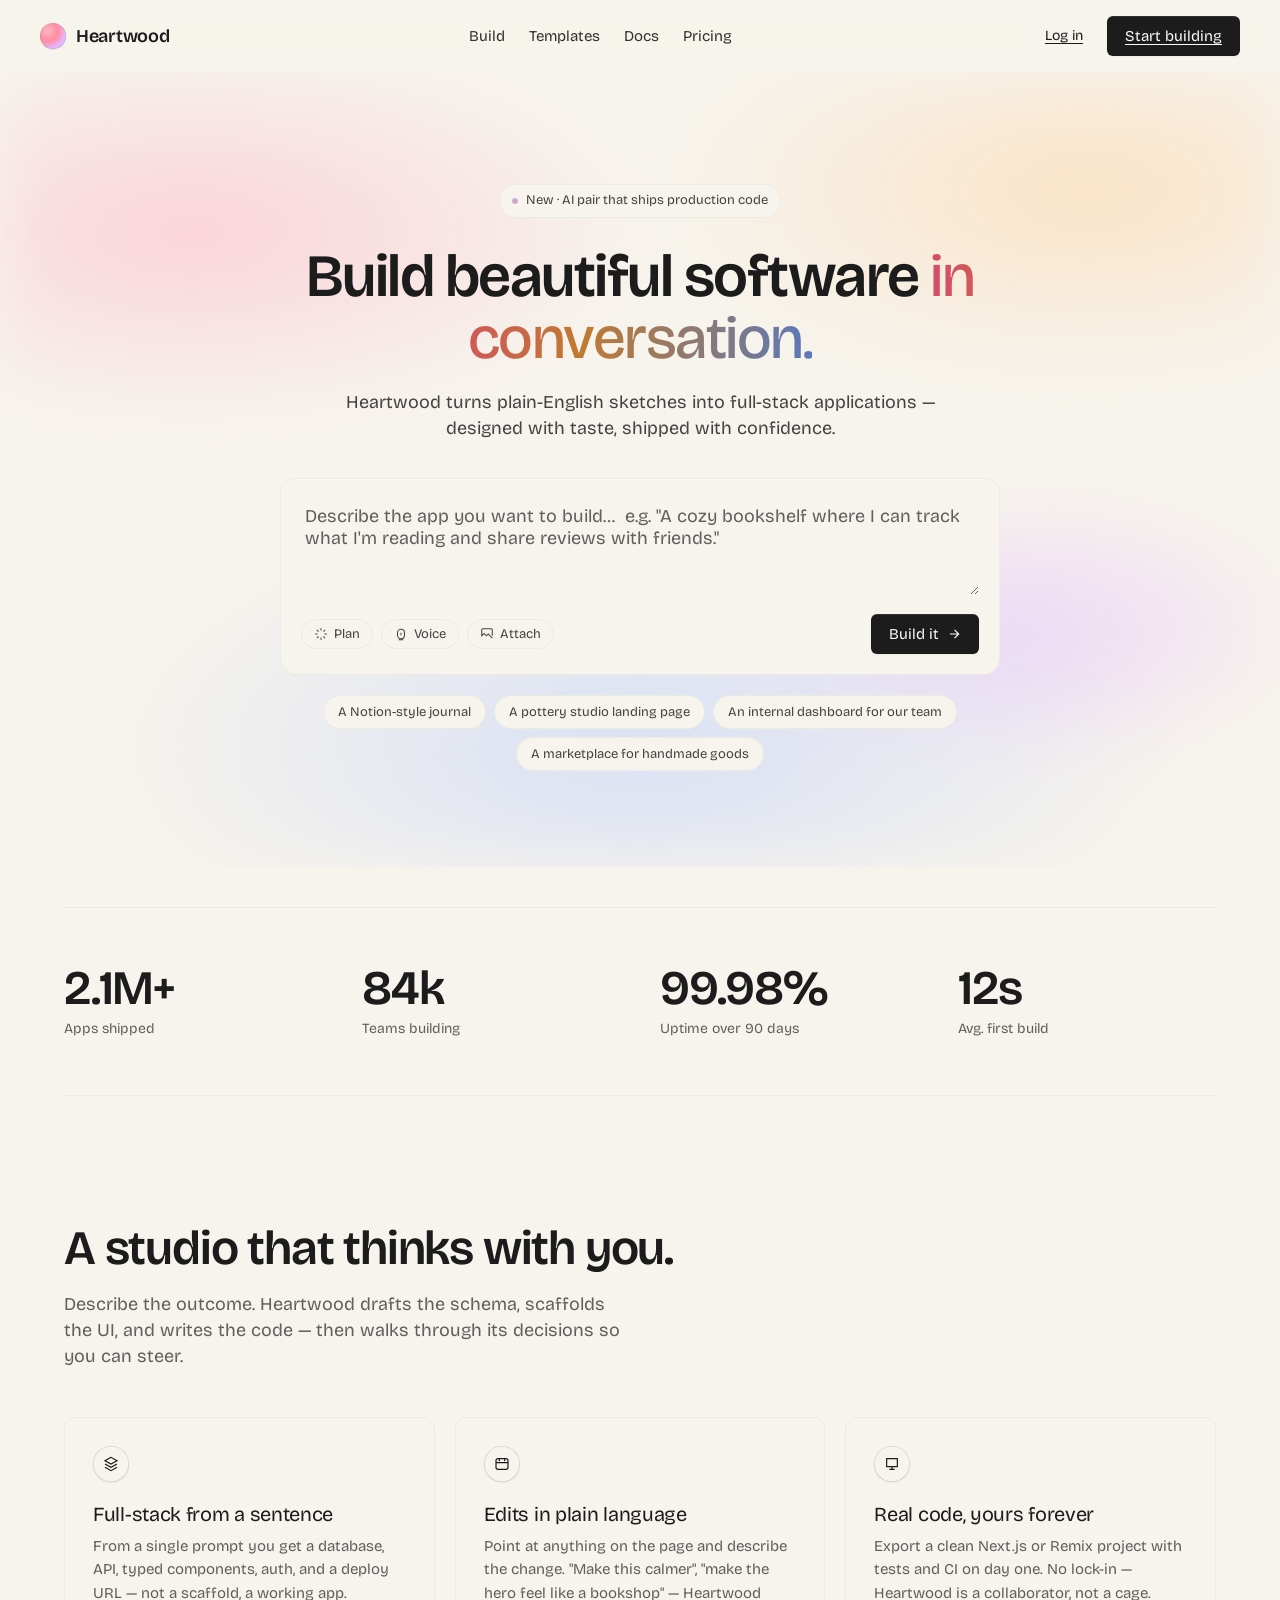
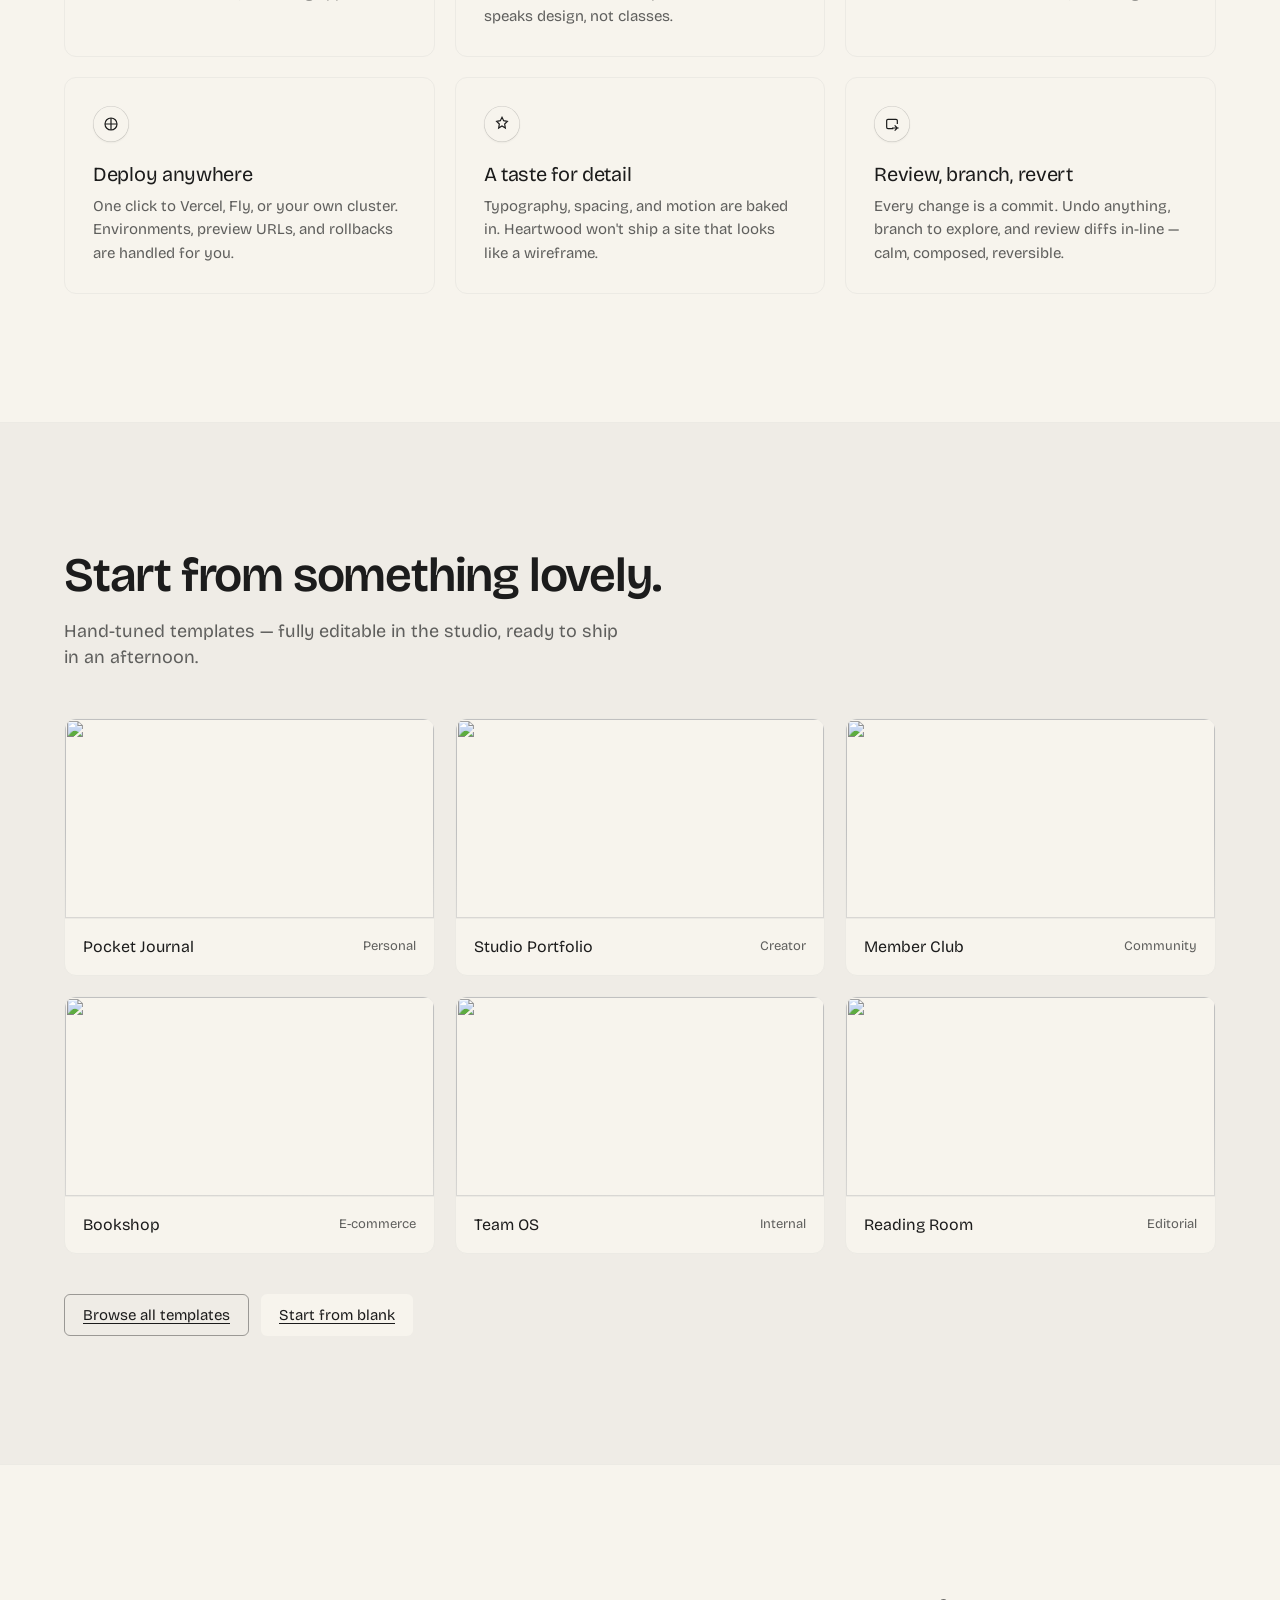
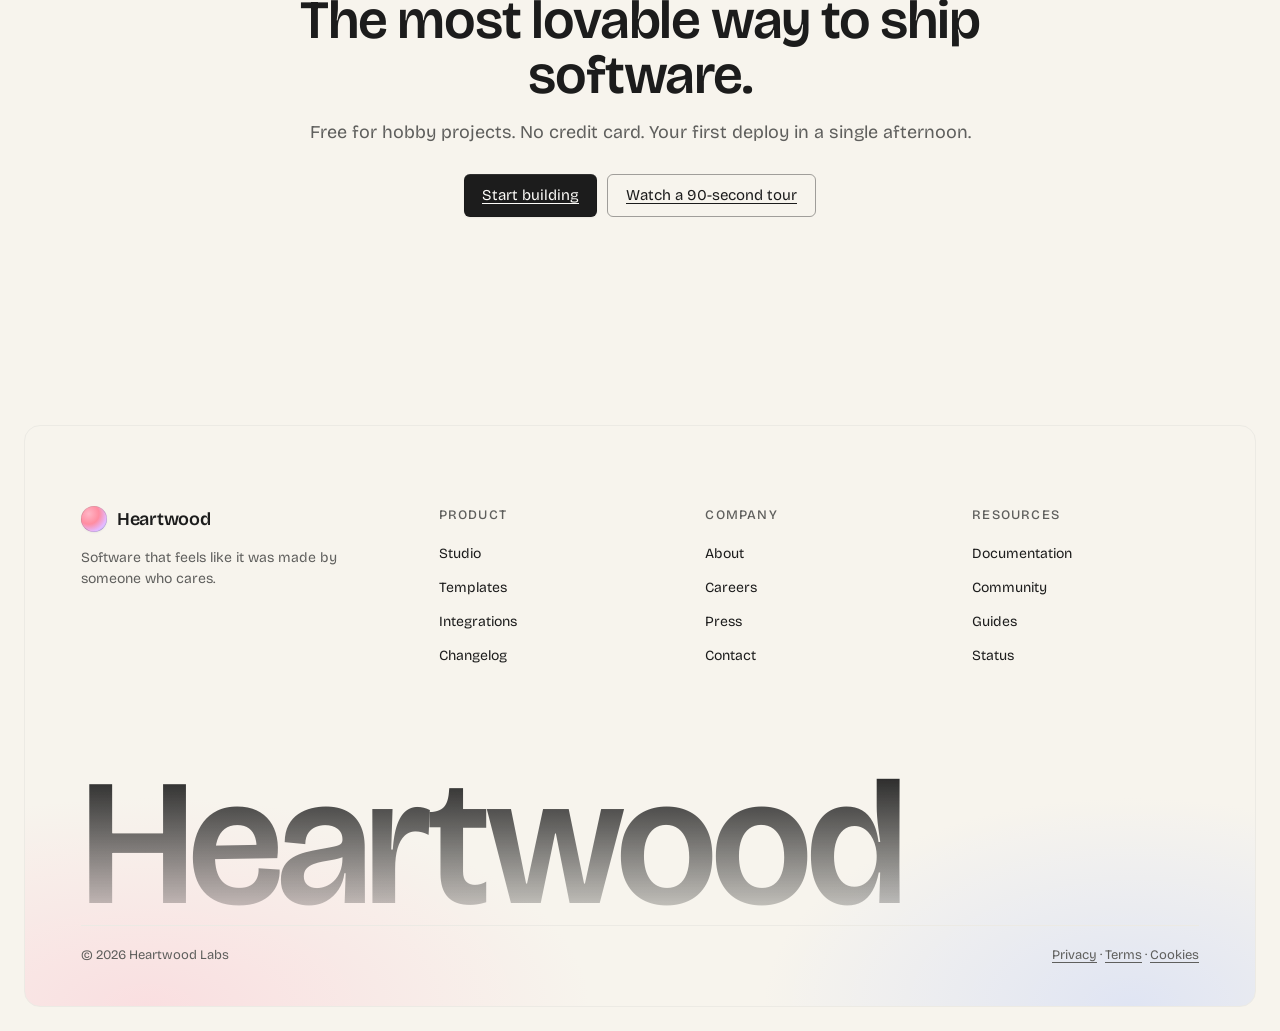
==== heartwood/index.html @ 01b05745 "Initial commit: 4 DESIGN.md demo sites" ====
<!doctype html>
<html lang="en">
<head>
<meta charset="utf-8" />
<meta name="viewport" content="width=device-width,initial-scale=1" />
<title>Heartwood — Build beautiful software in conversation</title>
<meta name="description" content="An AI full-stack builder with warmth. Sketch an idea, refine in plain language, ship a real app." />
<link rel="preconnect" href="https://fonts.googleapis.com">
<link rel="preconnect" href="https://fonts.gstatic.com" crossorigin>
<link href="https://fonts.googleapis.com/css2?family=Bricolage+Grotesque:opsz,wght@12..96,400;12..96,480;12..96,500;12..96,600&display=swap" rel="stylesheet">
<style>
  :root {
    --cream: #f7f4ed;
    --cream-surface: #f7f4ed;
    --cream-light: #eceae4;
    --charcoal: #1c1c1c;
    --charcoal-82: rgba(28,28,28,0.82);
    --charcoal-40: rgba(28,28,28,0.4);
    --charcoal-04: rgba(28,28,28,0.04);
    --charcoal-03: rgba(28,28,28,0.03);
    --muted: #5f5f5d;
    --offwhite: #fcfbf8;
    --inset-dark:
      rgba(255,255,255,0.2) 0 0.5px 0 0 inset,
      rgba(0,0,0,0.2) 0 0 0 0.5px inset,
      rgba(0,0,0,0.05) 0 1px 2px 0;
    --focus-shadow: rgba(0,0,0,0.1) 0 4px 12px;
    --font: 'Bricolage Grotesque', ui-sans-serif, system-ui, -apple-system, sans-serif;
  }
  * { box-sizing: border-box; }
  html, body { margin: 0; padding: 0; }
  body {
    background: var(--cream); color: var(--charcoal);
    font-family: var(--font); font-weight: 400;
    font-size: 16px; line-height: 1.5;
    -webkit-font-smoothing: antialiased; -moz-osx-font-smoothing: grayscale;
  }
  a { color: inherit; text-decoration: underline; text-underline-offset: 3px; }
  a:hover { text-decoration-thickness: 1.5px; }
  button { font-family: inherit; cursor: pointer; border: 0; background: transparent; color: inherit; }
  img { max-width: 100%; display: block; }

  .container { max-width: 1200px; margin: 0 auto; padding: 0 24px; }

  .nav {
    position: sticky; top: 0; z-index: 40;
    background: rgba(247,244,237,0.82);
    backdrop-filter: saturate(140%) blur(12px);
    -webkit-backdrop-filter: saturate(140%) blur(12px);
  }
  .nav-inner { display: flex; align-items: center; justify-content: space-between; padding: 16px 0; }
  .brand { display: flex; align-items: center; gap: 10px; text-decoration: none; font-weight: 600; font-size: 18px; letter-spacing: -0.3px; }
  .brand-mark {
    width: 26px; height: 26px; border-radius: 9999px;
    background: radial-gradient(ellipse at 30% 30%, #ffb6c6 0%, #ff8da1 40%, #e5b8ff 70%, #a5c8ff 100%);
    box-shadow: var(--inset-dark);
  }
  .nav-links { display: flex; gap: 24px; align-items: center; }
  .nav-links a { text-decoration: none; color: var(--charcoal); font-size: 15px; opacity: 0.9; }
  .nav-links a:hover { opacity: 1; }
  .nav-right { display: flex; gap: 10px; align-items: center; }

  .btn {
    display: inline-flex; align-items: center; gap: 8px;
    padding: 10px 18px; border-radius: 6px;
    font-size: 15px; line-height: 1.35;
    transition: opacity .15s ease, box-shadow .2s ease, transform .2s ease;
    user-select: none;
  }
  .btn:active { opacity: 0.8; transform: translateY(0.5px); }
  .btn:focus-visible { outline: none; box-shadow: var(--focus-shadow); }
  .btn-dark { background: var(--charcoal); color: var(--offwhite); box-shadow: var(--inset-dark); }
  .btn-dark:hover { box-shadow: var(--inset-dark), 0 6px 20px rgba(0,0,0,0.12); }
  .btn-ghost { background: transparent; color: var(--charcoal); border: 1px solid var(--charcoal-40); }
  .btn-ghost:hover { background: var(--charcoal-04); }
  .btn-cream { background: var(--cream-surface); color: var(--charcoal); }

  .hero { position: relative; padding: 112px 0 96px; overflow: hidden; text-align: center; }
  .hero-wash {
    position: absolute; inset: 0;
    background:
      radial-gradient(60% 40% at 15% 20%, rgba(255,183,201,0.55), transparent 60%),
      radial-gradient(55% 40% at 85% 15%, rgba(255,210,160,0.5), transparent 60%),
      radial-gradient(70% 50% at 50% 85%, rgba(180,200,255,0.45), transparent 60%),
      radial-gradient(40% 30% at 80% 70%, rgba(230,190,255,0.5), transparent 60%);
    filter: blur(30px); pointer-events: none; z-index: 0;
  }
  .hero-inner { position: relative; z-index: 1; max-width: 880px; margin: 0 auto; }

  .eyebrow {
    display: inline-flex; align-items: center; gap: 8px;
    padding: 6px 12px;
    border: 1px solid var(--cream-light);
    background: var(--cream-surface);
    border-radius: 9999px;
    font-size: 13px; color: var(--charcoal-82);
    margin-bottom: 28px;
  }
  .dot {
    width: 6px; height: 6px; border-radius: 9999px;
    background: radial-gradient(ellipse, #ff8da1, #a5c8ff);
    animation: pulse 2.4s ease-in-out infinite;
  }
  @keyframes pulse {
    0%,100% { transform: scale(1); opacity: 1; }
    50% { transform: scale(1.3); opacity: 0.7; }
  }

  h1 {
    font-size: clamp(40px, 6vw, 60px);
    font-weight: 600; letter-spacing: -1.5px; line-height: 1.03;
    margin: 0 0 20px;
  }
  h1 em {
    font-style: normal; font-weight: 480;
    background: linear-gradient(92deg, #d64b6a, #c07a30 40%, #5a78b8);
    -webkit-background-clip: text; background-clip: text; color: transparent;
  }
  .hero p.lede {
    font-size: 18px; line-height: 1.45; color: var(--charcoal-82);
    max-width: 620px; margin: 0 auto 36px;
  }

  .prompt-card {
    margin: 0 auto; max-width: 720px;
    background: var(--cream-surface);
    border: 1px solid var(--cream-light);
    border-radius: 16px; padding: 20px; text-align: left;
    box-shadow: 0 1px 0 rgba(255,255,255,0.6) inset;
  }
  .prompt-input {
    width: 100%; min-height: 96px; resize: vertical;
    background: transparent; border: 0; outline: 0;
    font-family: var(--font); font-size: 18px; color: var(--charcoal);
    padding: 6px 4px;
  }
  .prompt-input::placeholder { color: var(--muted); }
  .prompt-row {
    display: flex; align-items: center; justify-content: space-between;
    gap: 8px; margin-top: 12px; flex-wrap: wrap;
  }
  .pills { display: flex; gap: 8px; flex-wrap: wrap; }
  .pill {
    display: inline-flex; align-items: center; gap: 6px;
    padding: 6px 12px; border-radius: 9999px;
    background: transparent; border: 1px solid var(--cream-light);
    font-size: 13px; color: var(--charcoal-82);
    cursor: pointer; transition: background .15s ease, border-color .15s ease;
  }
  .pill:hover { background: var(--charcoal-04); border-color: var(--charcoal-40); }
  .pill svg { width: 14px; height: 14px; }

  .suggestions { display: flex; gap: 8px; justify-content: center; flex-wrap: wrap; margin-top: 20px; }
  .suggestion {
    padding: 8px 14px; border-radius: 9999px;
    background: var(--cream-surface); border: 1px solid var(--cream-light);
    font-size: 13px; color: var(--charcoal-82); cursor: pointer;
    transition: transform .15s ease, border-color .15s ease;
  }
  .suggestion:hover { transform: translateY(-1px); border-color: var(--charcoal-40); }

  section { padding: 128px 0; position: relative; }
  .section-head { max-width: 720px; margin: 0 0 48px; }
  h2 {
    font-size: clamp(34px, 4vw, 48px); font-weight: 600;
    letter-spacing: -1.2px; line-height: 1.02; margin: 0 0 16px;
  }
  h3 { font-size: 20px; font-weight: 400; letter-spacing: -0.3px; line-height: 1.25; margin: 0 0 8px; }
  .section-head p { font-size: 18px; color: var(--muted); line-height: 1.45; max-width: 560px; }

  .stats {
    display: grid; grid-template-columns: repeat(4, 1fr); gap: 40px;
    padding: 56px 0;
    border-top: 1px solid var(--cream-light);
    border-bottom: 1px solid var(--cream-light);
  }
  .stat-n { font-size: 48px; font-weight: 600; letter-spacing: -1.2px; line-height: 1; margin: 0 0 6px; }
  .stat-l { font-size: 14px; color: var(--muted); }

  .features { display: grid; grid-template-columns: repeat(3, 1fr); gap: 20px; }
  .card {
    background: var(--cream-surface); border: 1px solid var(--cream-light);
    border-radius: 12px; padding: 28px;
    transition: border-color .2s ease, transform .2s ease;
  }
  .card:hover { border-color: var(--charcoal-40); }
  .card .icon {
    width: 36px; height: 36px; border-radius: 9999px;
    background: var(--cream); box-shadow: var(--inset-dark);
    display: grid; place-items: center; margin-bottom: 20px;
  }
  .card .icon svg { width: 16px; height: 16px; color: var(--charcoal); }
  .card p { color: var(--muted); margin: 0; font-size: 15px; line-height: 1.55; }

  .templates { display: grid; grid-template-columns: repeat(3, 1fr); gap: 20px; }
  .tpl {
    border: 1px solid var(--cream-light); border-radius: 12px; overflow: hidden;
    background: var(--cream-surface);
    transition: border-color .2s ease, transform .25s ease;
  }
  .tpl:hover { border-color: var(--charcoal-40); transform: translateY(-2px); }
  .tpl-thumb {
    height: 200px; background: var(--cream);
    position: relative; overflow: hidden;
    border-bottom: 1px solid var(--cream-light);
  }
  .tpl-thumb img {
    width: 100%; height: 100%; object-fit: cover; display: block;
    transition: transform .4s ease; filter: saturate(0.92);
  }
  .tpl:hover .tpl-thumb img { transform: scale(1.03); }
  .tpl-thumb::after {
    content: ""; position: absolute; inset: 0;
    background: linear-gradient(180deg, rgba(247,244,237,0) 55%, rgba(247,244,237,0.45) 100%);
    pointer-events: none;
  }
  .tpl-meta { padding: 16px 18px; display: flex; justify-content: space-between; align-items: center; }
  .tpl-meta h4 { margin: 0; font-size: 16px; font-weight: 400; }
  .tpl-cat { font-size: 13px; color: var(--muted); }

  footer {
    margin: 80px 24px 24px;
    border-radius: 16px;
    padding: 80px 56px 40px;
    background:
      radial-gradient(60% 60% at 10% 100%, rgba(255,183,201,0.35), transparent 60%),
      radial-gradient(50% 60% at 90% 100%, rgba(180,200,255,0.35), transparent 60%),
      var(--cream-surface);
    border: 1px solid var(--cream-light);
  }
  .footer-grid { display: grid; grid-template-columns: 1.4fr 1fr 1fr 1fr; gap: 40px; padding-bottom: 40px; }
  footer h5 { font-size: 13px; text-transform: uppercase; letter-spacing: 1.2px; color: var(--muted); margin: 0 0 16px; font-weight: 500; }
  footer ul { list-style: none; padding: 0; margin: 0; display: flex; flex-direction: column; gap: 10px; }
  footer li a { text-decoration: none; color: var(--charcoal); font-size: 14px; }
  footer li a:hover { text-decoration: underline; }
  .footer-foot {
    border-top: 1px solid var(--cream-light); padding-top: 20px;
    display: flex; justify-content: space-between; font-size: 13px; color: var(--muted);
  }
  .big-word {
    font-size: clamp(80px, 18vw, 180px); font-weight: 600; letter-spacing: -6px;
    line-height: 0.9; margin: 56px 0 0;
    background: linear-gradient(180deg, var(--charcoal) 0%, rgba(28,28,28,0.15) 100%);
    -webkit-background-clip: text; background-clip: text; color: transparent;
  }

  @media (max-width: 900px) {
    .nav-links { display: none; }
    .features, .templates { grid-template-columns: 1fr; }
    .stats { grid-template-columns: repeat(2, 1fr); gap: 28px; }
    section { padding: 72px 0; }
    .hero { padding: 72px 0 56px; }
    .footer-grid { grid-template-columns: 1fr 1fr; }
    footer { padding: 48px 24px 24px; }
  }
</style>
</head>
<body>

<header class="nav">
  <div class="container nav-inner">
    <a href="#" class="brand"><span class="brand-mark"></span><span>Heartwood</span></a>
    <nav class="nav-links" aria-label="Primary">
      <a href="#build">Build</a>
      <a href="#templates">Templates</a>
      <a href="#docs">Docs</a>
      <a href="#pricing">Pricing</a>
    </nav>
    <div class="nav-right">
      <a href="#login" class="btn btn-cream" style="font-size:14px;padding:8px 14px;">Log in</a>
      <a href="#start" class="btn btn-dark">Start building</a>
    </div>
  </div>
</header>

<main>
  <section class="hero">
    <div class="hero-wash" aria-hidden="true"></div>
    <div class="container hero-inner">
      <div class="eyebrow"><span class="dot"></span> New · AI pair that ships production code</div>
      <h1>Build beautiful software <em>in conversation.</em></h1>
      <p class="lede">Heartwood turns plain-English sketches into full-stack applications — designed with taste, shipped with confidence.</p>

      <div class="prompt-card">
        <textarea class="prompt-input" placeholder="Describe the app you want to build…  e.g. &quot;A cozy bookshelf where I can track what I'm reading and share reviews with friends.&quot;" rows="3"></textarea>
        <div class="prompt-row">
          <div class="pills">
            <button class="pill" type="button">
              <svg viewBox="0 0 24 24" fill="none" stroke="currentColor" stroke-width="1.8"><path d="M12 2v4M12 18v4M4.93 4.93l2.83 2.83M16.24 16.24l2.83 2.83M2 12h4M18 12h4M4.93 19.07l2.83-2.83M16.24 7.76l2.83-2.83"/></svg>
              Plan
            </button>
            <button class="pill" type="button">
              <svg viewBox="0 0 24 24" fill="none" stroke="currentColor" stroke-width="1.8"><rect x="6" y="4" width="12" height="16" rx="6"/><path d="M12 10v4M8 22h8"/></svg>
              Voice
            </button>
            <button class="pill" type="button">
              <svg viewBox="0 0 24 24" fill="none" stroke="currentColor" stroke-width="1.8"><path d="M21 15V5a2 2 0 0 0-2-2H5a2 2 0 0 0-2 2v10l4-4 4 4 3-3 7 7"/></svg>
              Attach
            </button>
          </div>
          <button class="btn btn-dark" type="button">
            Build it
            <svg viewBox="0 0 24 24" width="14" height="14" fill="none" stroke="currentColor" stroke-width="2"><path d="M5 12h14M13 5l7 7-7 7"/></svg>
          </button>
        </div>
      </div>

      <div class="suggestions" role="list">
        <button class="suggestion">A Notion-style journal</button>
        <button class="suggestion">A pottery studio landing page</button>
        <button class="suggestion">An internal dashboard for our team</button>
        <button class="suggestion">A marketplace for handmade goods</button>
      </div>
    </div>
  </section>

  <section id="stats" style="padding: 40px 0 0;">
    <div class="container">
      <div class="stats">
        <div><div class="stat-n">2.1M+</div><div class="stat-l">Apps shipped</div></div>
        <div><div class="stat-n">84k</div><div class="stat-l">Teams building</div></div>
        <div><div class="stat-n">99.98%</div><div class="stat-l">Uptime over 90 days</div></div>
        <div><div class="stat-n">12s</div><div class="stat-l">Avg. first build</div></div>
      </div>
    </div>
  </section>

  <section id="build">
    <div class="container">
      <div class="section-head">
        <h2>A studio that thinks with you.</h2>
        <p>Describe the outcome. Heartwood drafts the schema, scaffolds the UI, and writes the code — then walks through its decisions so you can steer.</p>
      </div>
      <div class="features">
        <article class="card">
          <div class="icon"><svg viewBox="0 0 24 24" fill="none" stroke="currentColor" stroke-width="1.8"><path d="M12 2L3 7l9 5 9-5-9-5zM3 12l9 5 9-5M3 17l9 5 9-5"/></svg></div>
          <h3>Full-stack from a sentence</h3>
          <p>From a single prompt you get a database, API, typed components, auth, and a deploy URL — not a scaffold, a working app.</p>
        </article>
        <article class="card">
          <div class="icon"><svg viewBox="0 0 24 24" fill="none" stroke="currentColor" stroke-width="1.8"><rect x="3" y="4" width="18" height="16" rx="3"/><path d="M3 10h18M8 4v4M16 4v4"/></svg></div>
          <h3>Edits in plain language</h3>
          <p>Point at anything on the page and describe the change. "Make this calmer", "make the hero feel like a bookshop" — Heartwood speaks design, not classes.</p>
        </article>
        <article class="card">
          <div class="icon"><svg viewBox="0 0 24 24" fill="none" stroke="currentColor" stroke-width="1.8"><path d="M4 4h16v12H4zM8 20h8M12 16v4"/></svg></div>
          <h3>Real code, yours forever</h3>
          <p>Export a clean Next.js or Remix project with tests and CI on day one. No lock-in — Heartwood is a collaborator, not a cage.</p>
        </article>
        <article class="card">
          <div class="icon"><svg viewBox="0 0 24 24" fill="none" stroke="currentColor" stroke-width="1.8"><circle cx="12" cy="12" r="9"/><path d="M12 3v18M3 12h18"/></svg></div>
          <h3>Deploy anywhere</h3>
          <p>One click to Vercel, Fly, or your own cluster. Environments, preview URLs, and rollbacks are handled for you.</p>
        </article>
        <article class="card">
          <div class="icon"><svg viewBox="0 0 24 24" fill="none" stroke="currentColor" stroke-width="1.8"><path d="M12 2l2.5 5L20 8l-4 4 1 6-5-3-5 3 1-6-4-4 5.5-1z"/></svg></div>
          <h3>A taste for detail</h3>
          <p>Typography, spacing, and motion are baked in. Heartwood won't ship a site that looks like a wireframe.</p>
        </article>
        <article class="card">
          <div class="icon"><svg viewBox="0 0 24 24" fill="none" stroke="currentColor" stroke-width="1.8"><path d="M20 12V7a2 2 0 0 0-2-2H6a2 2 0 0 0-2 2v10a2 2 0 0 0 2 2h8"/><path d="M16 22l4-4-4-4M22 18H12"/></svg></div>
          <h3>Review, branch, revert</h3>
          <p>Every change is a commit. Undo anything, branch to explore, and review diffs in-line — calm, composed, reversible.</p>
        </article>
      </div>
    </div>
  </section>

  <section id="templates" style="background: var(--charcoal-03); border-top: 1px solid var(--cream-light); border-bottom: 1px solid var(--cream-light);">
    <div class="container">
      <div class="section-head">
        <h2>Start from something lovely.</h2>
        <p>Hand-tuned templates — fully editable in the studio, ready to ship in an afternoon.</p>
      </div>
      <div class="templates">
        <article class="tpl">
          <div class="tpl-thumb"><img loading="lazy" alt="" src="https://images.unsplash.com/photo-1517842645767-c639042777db?auto=format&fit=crop&w=1200&q=80" /></div>
          <div class="tpl-meta"><h4>Pocket Journal</h4><span class="tpl-cat">Personal</span></div>
        </article>
        <article class="tpl">
          <div class="tpl-thumb"><img loading="lazy" alt="" src="https://images.unsplash.com/photo-1513519245088-0e12902e5a38?auto=format&fit=crop&w=1200&q=80" /></div>
          <div class="tpl-meta"><h4>Studio Portfolio</h4><span class="tpl-cat">Creator</span></div>
        </article>
        <article class="tpl">
          <div class="tpl-thumb"><img loading="lazy" alt="" src="https://images.unsplash.com/photo-1529156069898-49953e39b3ac?auto=format&fit=crop&w=1200&q=80" /></div>
          <div class="tpl-meta"><h4>Member Club</h4><span class="tpl-cat">Community</span></div>
        </article>
        <article class="tpl">
          <div class="tpl-thumb"><img loading="lazy" alt="" src="https://images.unsplash.com/photo-1512820790803-83ca734da794?auto=format&fit=crop&w=1200&q=80" /></div>
          <div class="tpl-meta"><h4>Bookshop</h4><span class="tpl-cat">E-commerce</span></div>
        </article>
        <article class="tpl">
          <div class="tpl-thumb"><img loading="lazy" alt="" src="https://images.unsplash.com/photo-1497366216548-37526070297c?auto=format&fit=crop&w=1200&q=80" /></div>
          <div class="tpl-meta"><h4>Team OS</h4><span class="tpl-cat">Internal</span></div>
        </article>
        <article class="tpl">
          <div class="tpl-thumb"><img loading="lazy" alt="" src="https://images.unsplash.com/photo-1507842217343-583bb7270b66?auto=format&fit=crop&w=1200&q=80" /></div>
          <div class="tpl-meta"><h4>Reading Room</h4><span class="tpl-cat">Editorial</span></div>
        </article>
      </div>
      <div style="margin-top:40px;display:flex;gap:12px;">
        <a href="#all" class="btn btn-ghost">Browse all templates</a>
        <a href="#blank" class="btn btn-cream">Start from blank</a>
      </div>
    </div>
  </section>

  <section id="cta">
    <div class="container" style="text-align:center;max-width:760px;margin:0 auto;">
      <h2 style="font-size: clamp(36px, 5vw, 54px);">The most lovable way to ship software.</h2>
      <p style="font-size:18px;color:var(--muted);margin: 8px auto 28px;">Free for hobby projects. No credit card. Your first deploy in a single afternoon.</p>
      <div style="display:flex;gap:10px;justify-content:center;flex-wrap:wrap;">
        <a href="#start" class="btn btn-dark">Start building</a>
        <a href="#tour" class="btn btn-ghost">Watch a 90-second tour</a>
      </div>
    </div>
  </section>
</main>

<footer>
  <div class="footer-grid">
    <div>
      <a href="#" class="brand"><span class="brand-mark"></span><span>Heartwood</span></a>
      <p style="color:var(--muted);margin:14px 0 0;max-width:320px;font-size:14px;">Software that feels like it was made by someone who cares.</p>
    </div>
    <div>
      <h5>Product</h5>
      <ul><li><a href="#">Studio</a></li><li><a href="#">Templates</a></li><li><a href="#">Integrations</a></li><li><a href="#">Changelog</a></li></ul>
    </div>
    <div>
      <h5>Company</h5>
      <ul><li><a href="#">About</a></li><li><a href="#">Careers</a></li><li><a href="#">Press</a></li><li><a href="#">Contact</a></li></ul>
    </div>
    <div>
      <h5>Resources</h5>
      <ul><li><a href="#">Documentation</a></li><li><a href="#">Community</a></li><li><a href="#">Guides</a></li><li><a href="#">Status</a></li></ul>
    </div>
  </div>
  <div class="big-word" aria-hidden="true">Heartwood</div>
  <div class="footer-foot">
    <div>© 2026 Heartwood Labs</div>
    <div><a href="#">Privacy</a> · <a href="#">Terms</a> · <a href="#">Cookies</a></div>
  </div>
</footer>

</body>
</html>
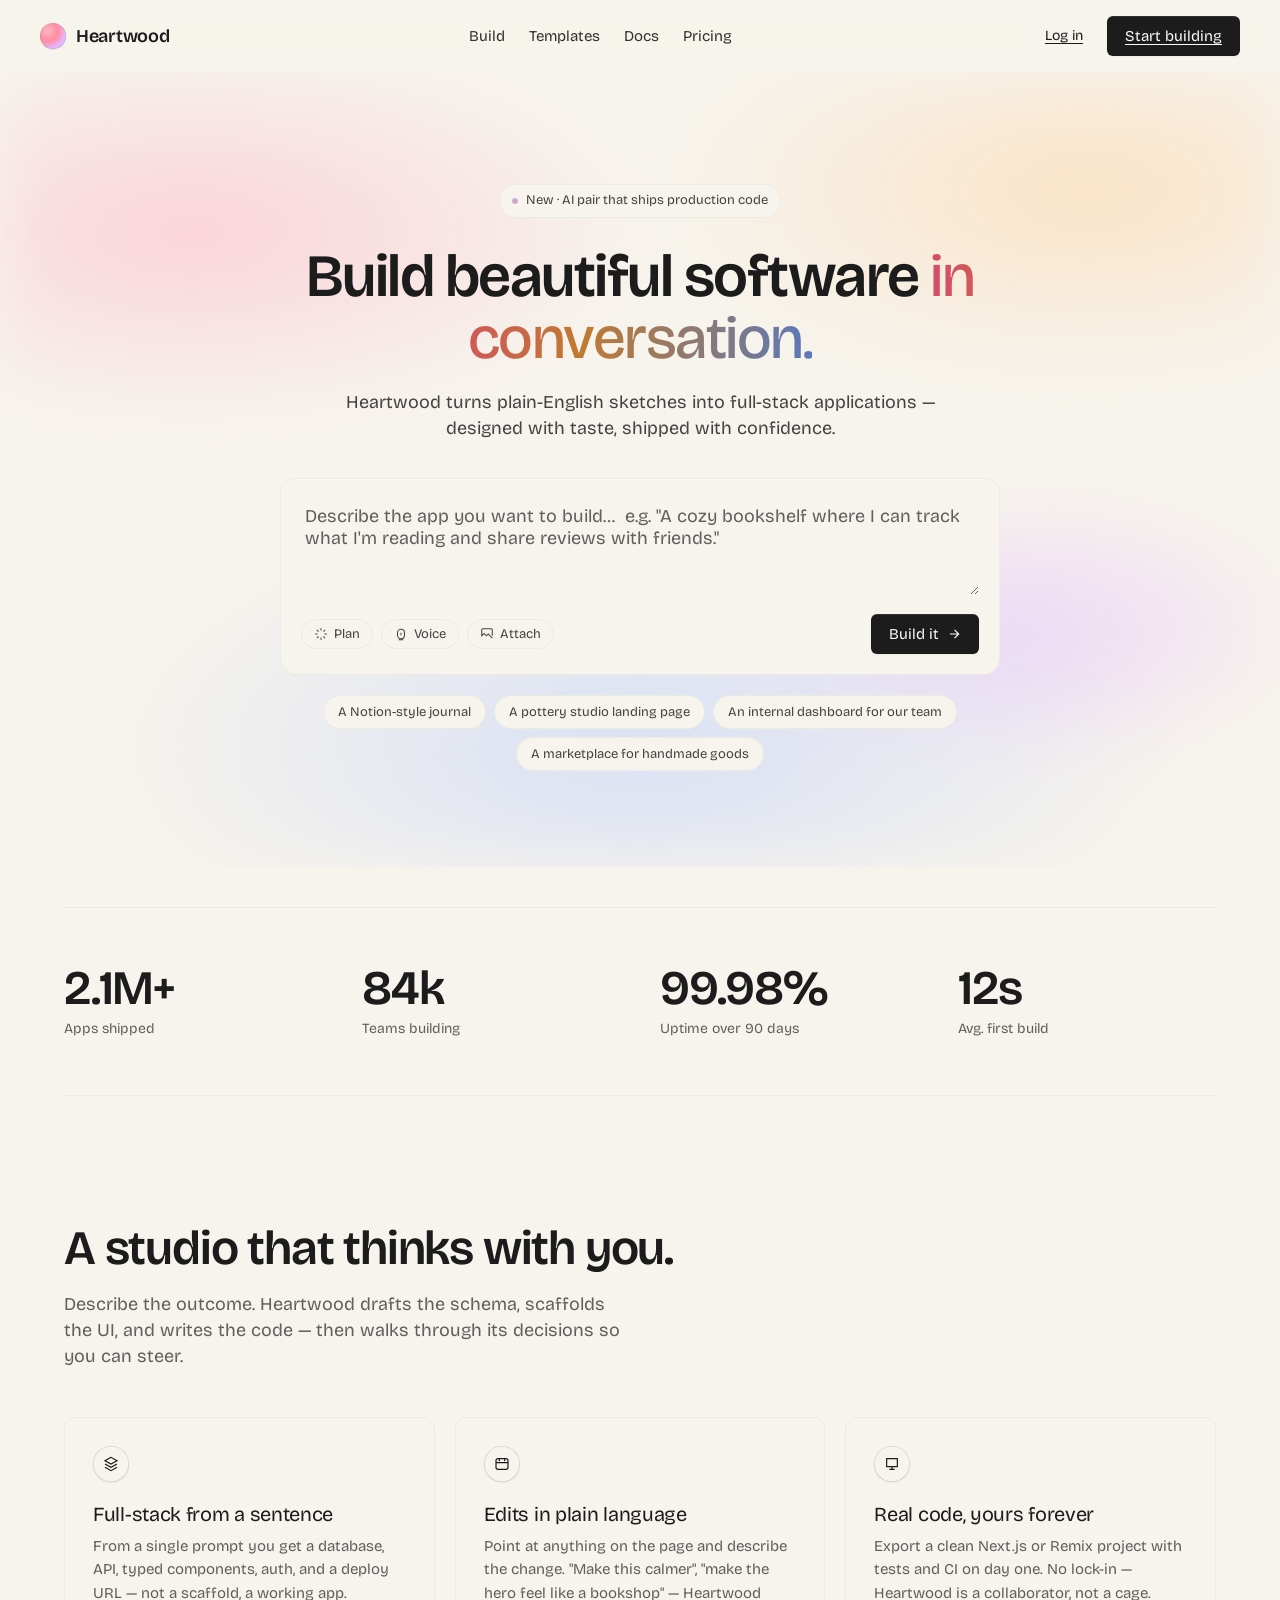
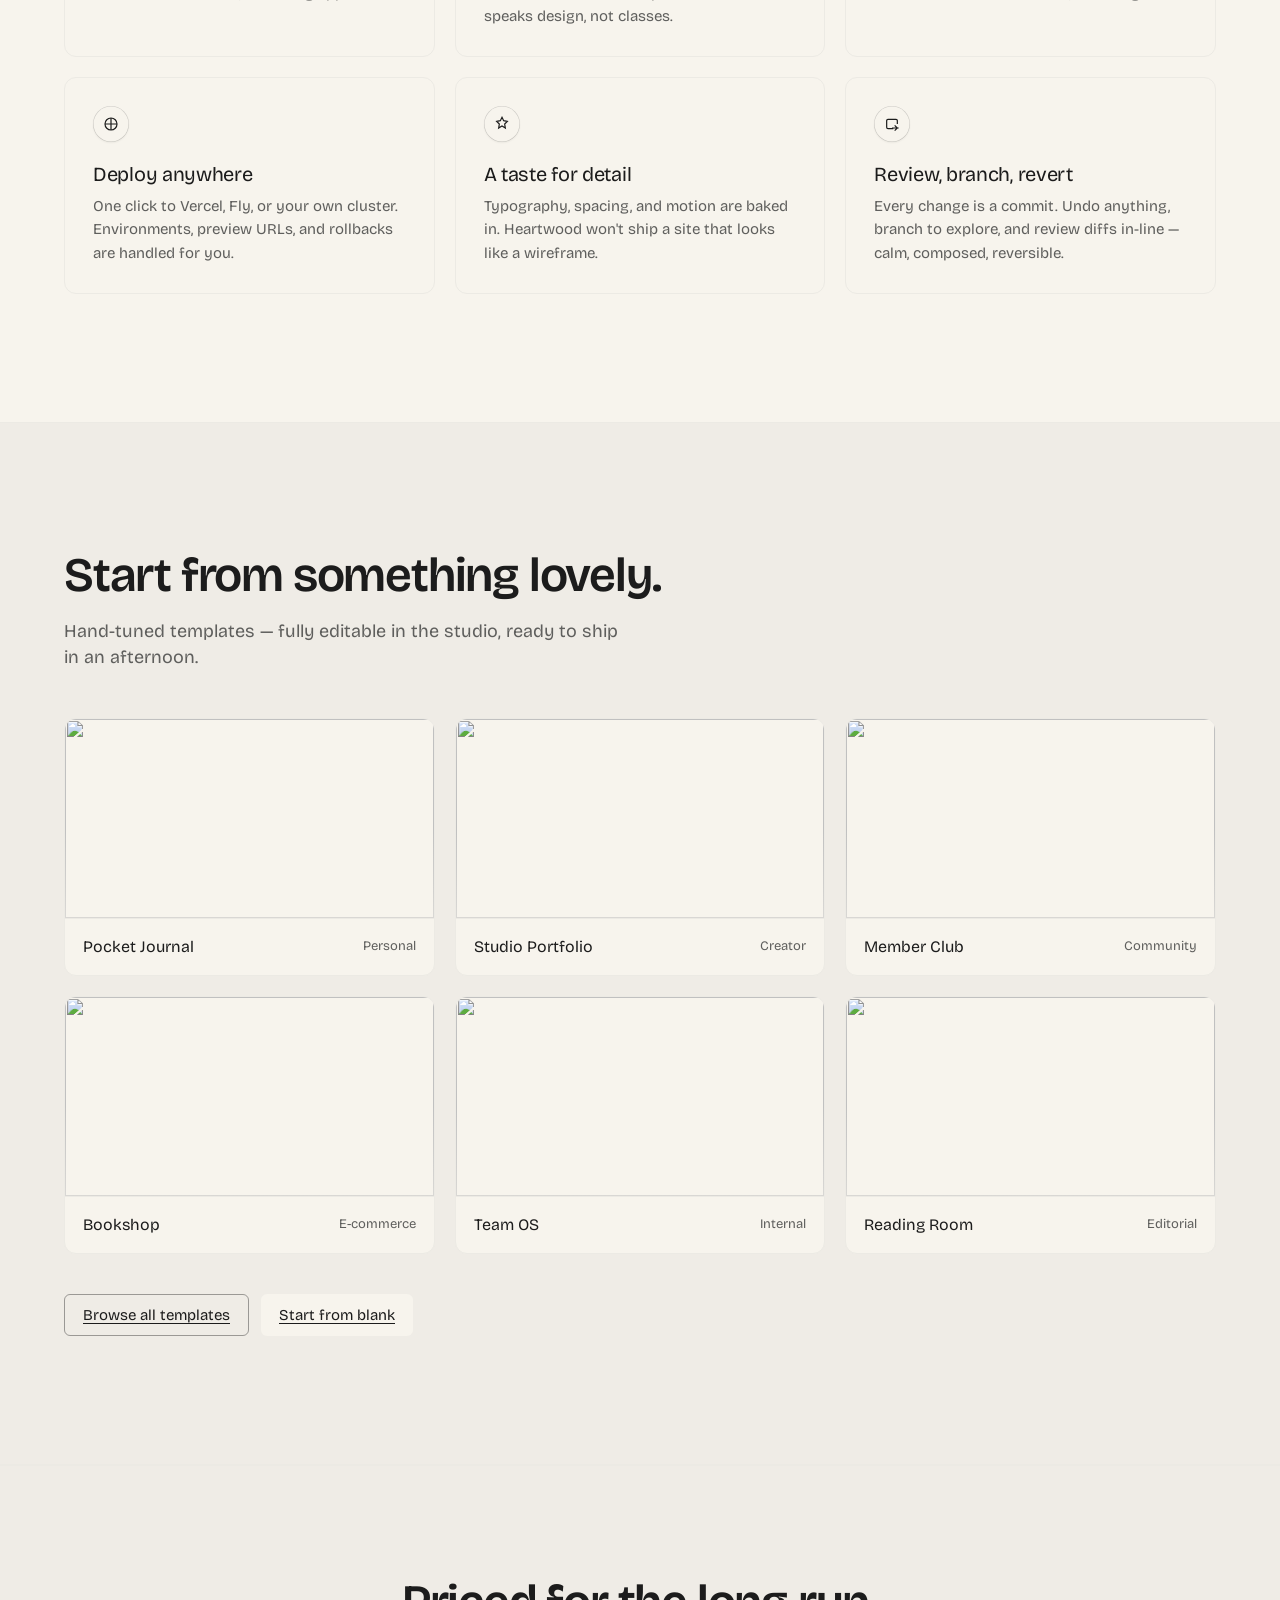
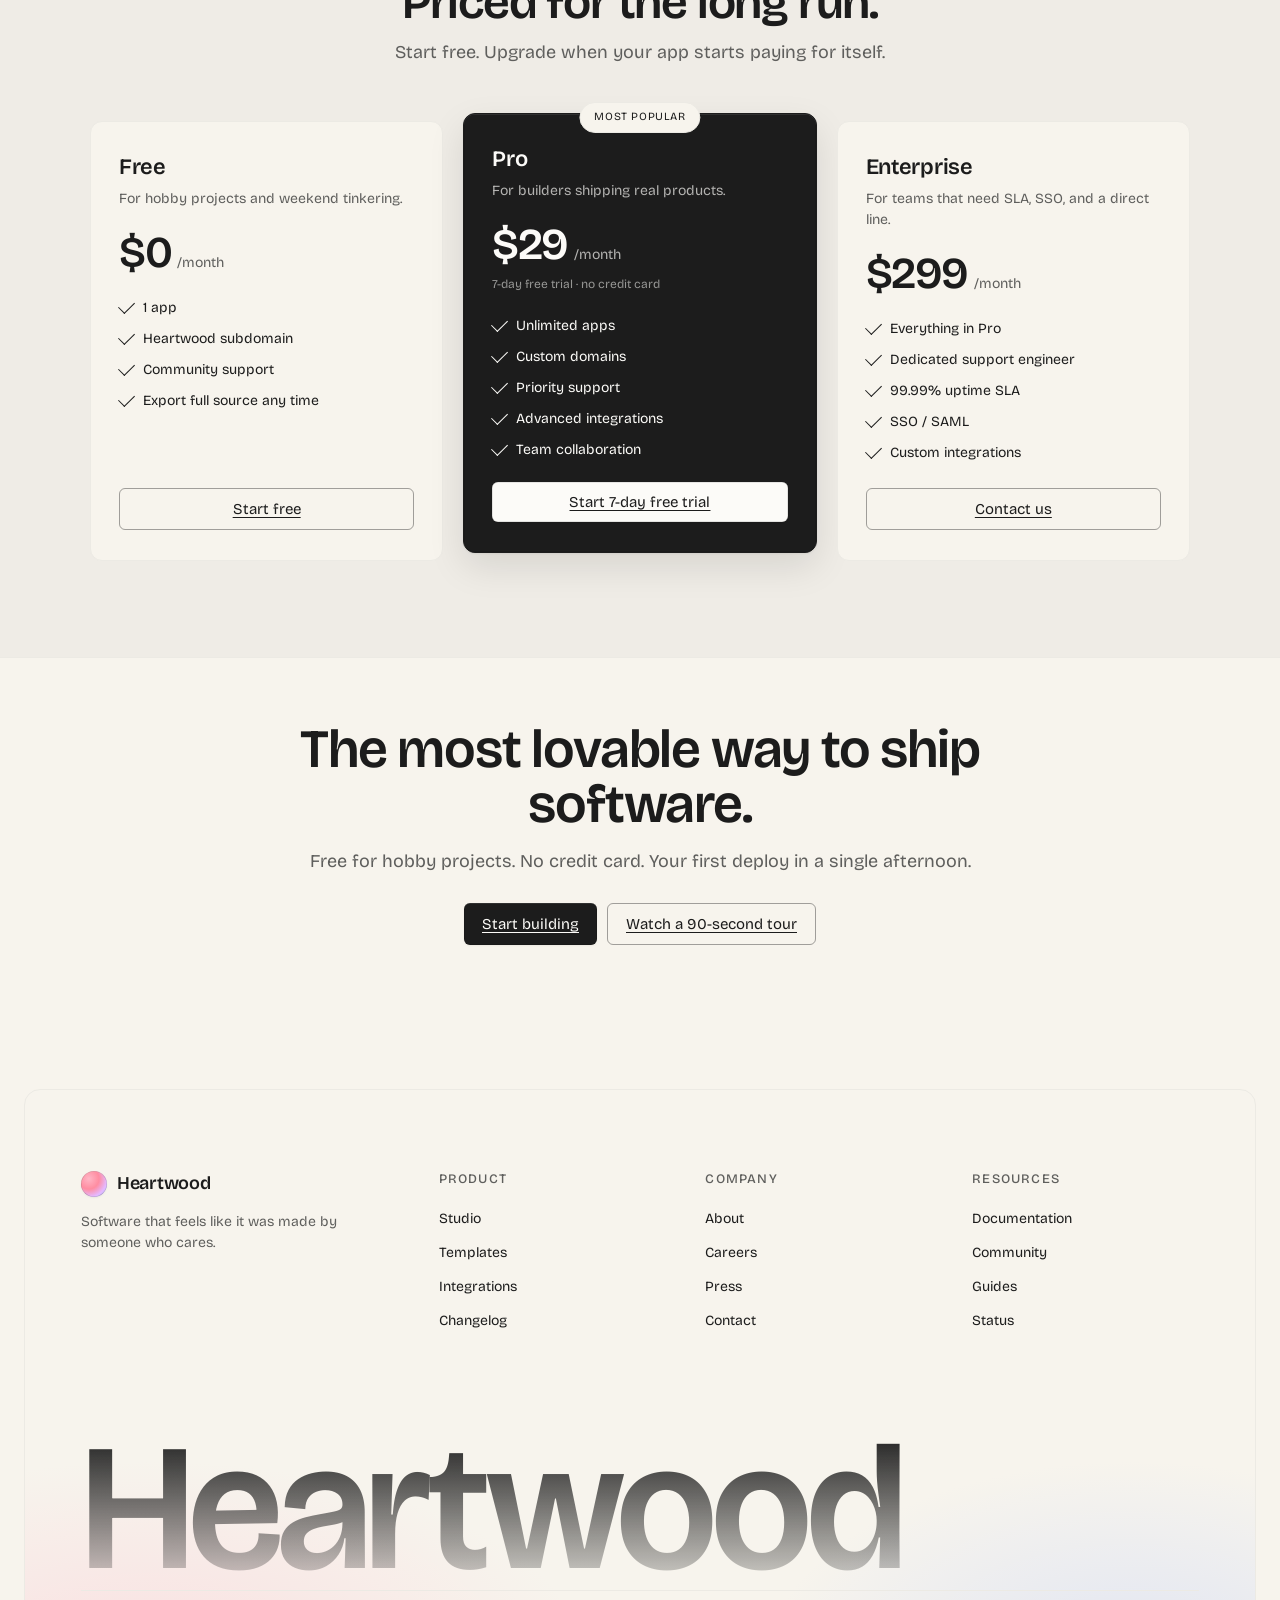
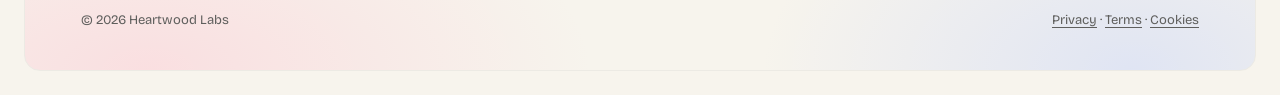
==== commit c64cd4f8: "Heartwood: tighten CTA spacing, animated stats, pricing section" ====
--- a/heartwood/index.html
+++ b/heartwood/index.html
@@ -244,6 +244,91 @@
     -webkit-background-clip: text; background-clip: text; color: transparent;
   }
 
+  /* Tightened CTA section (was default 128px, now roughly half) */
+  #cta { padding: 64px 0; }
+
+  /* Pricing */
+  #pricing { padding: 112px 0 96px; }
+  #pricing .section-head {
+    text-align: center; margin: 0 auto 56px; max-width: 640px;
+  }
+  #pricing .section-head h2 { margin: 0 0 12px; }
+  #pricing .section-head p { margin: 0 auto; }
+  .plans {
+    display: grid; grid-template-columns: repeat(3, 1fr);
+    gap: 20px;
+    max-width: 1100px; margin: 0 auto;
+    align-items: stretch;
+  }
+  .plan {
+    background: var(--cream-surface);
+    border: 1px solid var(--cream-light);
+    border-radius: 12px;
+    padding: 32px 28px 30px;
+    display: flex; flex-direction: column; gap: 22px;
+    position: relative;
+    transition: border-color .2s ease, transform .2s ease;
+  }
+  .plan:hover { border-color: var(--charcoal-40); }
+  .plan--featured {
+    background: var(--charcoal);
+    color: var(--offwhite);
+    border-color: var(--charcoal);
+    transform: translateY(-8px);
+    box-shadow: var(--inset-dark), 0 14px 36px rgba(0,0,0,0.10);
+  }
+  .plan--featured:hover { border-color: var(--charcoal); }
+  .plan-badge {
+    position: absolute; top: -12px; left: 50%; transform: translateX(-50%);
+    background: var(--cream-surface); color: var(--charcoal);
+    font-size: 11px; letter-spacing: 0.6px; text-transform: uppercase;
+    padding: 6px 14px; border-radius: 9999px;
+    border: 1px solid var(--cream-light);
+    white-space: nowrap;
+  }
+  .plan-head h3 {
+    font-size: 22px; font-weight: 600; letter-spacing: -0.3px;
+    margin: 0 0 6px;
+  }
+  .plan-desc {
+    margin: 0; font-size: 14px; line-height: 1.5;
+    color: var(--muted);
+  }
+  .plan--featured .plan-desc { color: rgba(252,251,248,0.68); }
+  .plan-price { display: flex; align-items: baseline; gap: 6px; }
+  .plan-price .amt {
+    font-size: 44px; font-weight: 600; letter-spacing: -1.5px; line-height: 1;
+  }
+  .plan-price .per { font-size: 14px; color: var(--muted); }
+  .plan--featured .plan-price .per { color: rgba(252,251,248,0.68); }
+  .plan-trial {
+    font-size: 12px; color: var(--muted); margin-top: -14px;
+  }
+  .plan--featured .plan-trial { color: rgba(252,251,248,0.55); }
+  .plan-features {
+    list-style: none; padding: 0; margin: 0;
+    display: flex; flex-direction: column; gap: 10px;
+    flex: 1;
+  }
+  .plan-features li {
+    position: relative; padding-left: 24px;
+    font-size: 14px; line-height: 1.5;
+  }
+  .plan-features li::before {
+    content: ""; position: absolute; left: 0; top: 4px;
+    width: 14px; height: 8px;
+    border-left: 1.5px solid var(--charcoal);
+    border-bottom: 1.5px solid var(--charcoal);
+    transform: rotate(-45deg);
+  }
+  .plan--featured .plan-features li::before { border-color: var(--offwhite); }
+  .plan .btn { justify-content: center; width: 100%; }
+  .plan--featured .btn-dark {
+    background: var(--offwhite); color: var(--charcoal);
+    box-shadow: var(--inset-dark);
+  }
+  .plan--featured .btn-dark:hover { background: #ffffff; }
+
   @media (max-width: 900px) {
     .nav-links { display: none; }
     .features, .templates { grid-template-columns: 1fr; }
@@ -252,6 +337,10 @@
     .hero { padding: 72px 0 56px; }
     .footer-grid { grid-template-columns: 1fr 1fr; }
     footer { padding: 48px 24px 24px; }
+    #cta { padding: 48px 0; }
+    #pricing { padding: 64px 0 56px; }
+    .plans { grid-template-columns: 1fr; }
+    .plan--featured { transform: none; }
   }
 </style>
 </head>
@@ -317,10 +406,10 @@
   <section id="stats" style="padding: 40px 0 0;">
     <div class="container">
       <div class="stats">
-        <div><div class="stat-n">2.1M+</div><div class="stat-l">Apps shipped</div></div>
-        <div><div class="stat-n">84k</div><div class="stat-l">Teams building</div></div>
-        <div><div class="stat-n">99.98%</div><div class="stat-l">Uptime over 90 days</div></div>
-        <div><div class="stat-n">12s</div><div class="stat-l">Avg. first build</div></div>
+        <div><div class="stat-n" data-count-to="2.1" data-decimals="1" data-suffix="M+">2.1M+</div><div class="stat-l">Apps shipped</div></div>
+        <div><div class="stat-n" data-count-to="84" data-decimals="0" data-suffix="k">84k</div><div class="stat-l">Teams building</div></div>
+        <div><div class="stat-n" data-count-to="99.98" data-decimals="2" data-suffix="%">99.98%</div><div class="stat-l">Uptime over 90 days</div></div>
+        <div><div class="stat-n" data-count-to="12" data-decimals="0" data-suffix="s">12s</div><div class="stat-l">Avg. first build</div></div>
       </div>
     </div>
   </section>
@@ -401,6 +490,65 @@
       <div style="margin-top:40px;display:flex;gap:12px;">
         <a href="#all" class="btn btn-ghost">Browse all templates</a>
         <a href="#blank" class="btn btn-cream">Start from blank</a>
+      </div>
+    </div>
+  </section>
+
+  <section id="pricing" style="background: var(--charcoal-03); border-top: 1px solid var(--cream-light); border-bottom: 1px solid var(--cream-light);">
+    <div class="container">
+      <div class="section-head">
+        <h2>Priced for the long run.</h2>
+        <p>Start free. Upgrade when your app starts paying for itself.</p>
+      </div>
+      <div class="plans">
+        <article class="plan">
+          <div class="plan-head">
+            <h3>Free</h3>
+            <p class="plan-desc">For hobby projects and weekend tinkering.</p>
+          </div>
+          <div class="plan-price"><span class="amt">$0</span><span class="per">/month</span></div>
+          <ul class="plan-features">
+            <li>1 app</li>
+            <li>Heartwood subdomain</li>
+            <li>Community support</li>
+            <li>Export full source any time</li>
+          </ul>
+          <a href="#signup" class="btn btn-ghost">Start free</a>
+        </article>
+
+        <article class="plan plan--featured">
+          <div class="plan-badge">Most popular</div>
+          <div class="plan-head">
+            <h3>Pro</h3>
+            <p class="plan-desc">For builders shipping real products.</p>
+          </div>
+          <div class="plan-price"><span class="amt">$29</span><span class="per">/month</span></div>
+          <div class="plan-trial">7-day free trial · no credit card</div>
+          <ul class="plan-features">
+            <li>Unlimited apps</li>
+            <li>Custom domains</li>
+            <li>Priority support</li>
+            <li>Advanced integrations</li>
+            <li>Team collaboration</li>
+          </ul>
+          <a href="#start-trial" class="btn btn-dark">Start 7-day free trial</a>
+        </article>
+
+        <article class="plan">
+          <div class="plan-head">
+            <h3>Enterprise</h3>
+            <p class="plan-desc">For teams that need SLA, SSO, and a direct line.</p>
+          </div>
+          <div class="plan-price"><span class="amt">$299</span><span class="per">/month</span></div>
+          <ul class="plan-features">
+            <li>Everything in Pro</li>
+            <li>Dedicated support engineer</li>
+            <li>99.99% uptime SLA</li>
+            <li>SSO / SAML</li>
+            <li>Custom integrations</li>
+          </ul>
+          <a href="#contact" class="btn btn-ghost">Contact us</a>
+        </article>
       </div>
     </div>
   </section>
@@ -443,5 +591,52 @@
   </div>
 </footer>
 
+<script>
+  // Count-up animation on scroll for stats
+  (function () {
+    const nums = document.querySelectorAll('.stat-n[data-count-to]');
+    if (!nums.length) return;
+
+    function format(el, value) {
+      const decimals = parseInt(el.dataset.decimals || '0', 10);
+      const suffix = el.dataset.suffix || '';
+      return value.toFixed(decimals) + suffix;
+    }
+
+    // Seed each number at 0 so count-up is visible even on first paint
+    nums.forEach(n => { n.textContent = format(n, 0); });
+
+    function animate(el) {
+      const target = parseFloat(el.dataset.countTo);
+      const duration = 1400; // ms — ~5-7x the human read-speed of the number
+      const start = performance.now();
+      function tick(now) {
+        const p = Math.min(1, (now - start) / duration);
+        const eased = 1 - Math.pow(1 - p, 3); // easeOutCubic
+        el.textContent = format(el, target * eased);
+        if (p < 1) requestAnimationFrame(tick);
+      }
+      requestAnimationFrame(tick);
+    }
+
+    if (!('IntersectionObserver' in window)) {
+      // Fallback: no IO — just snap to final values
+      nums.forEach(n => { n.textContent = format(n, parseFloat(n.dataset.countTo)); });
+      return;
+    }
+
+    const io = new IntersectionObserver((entries) => {
+      entries.forEach(entry => {
+        if (entry.isIntersecting) {
+          animate(entry.target);
+          io.unobserve(entry.target);
+        }
+      });
+    }, { threshold: 0.4 });
+
+    nums.forEach(n => io.observe(n));
+  })();
+</script>
+
 </body>
 </html>
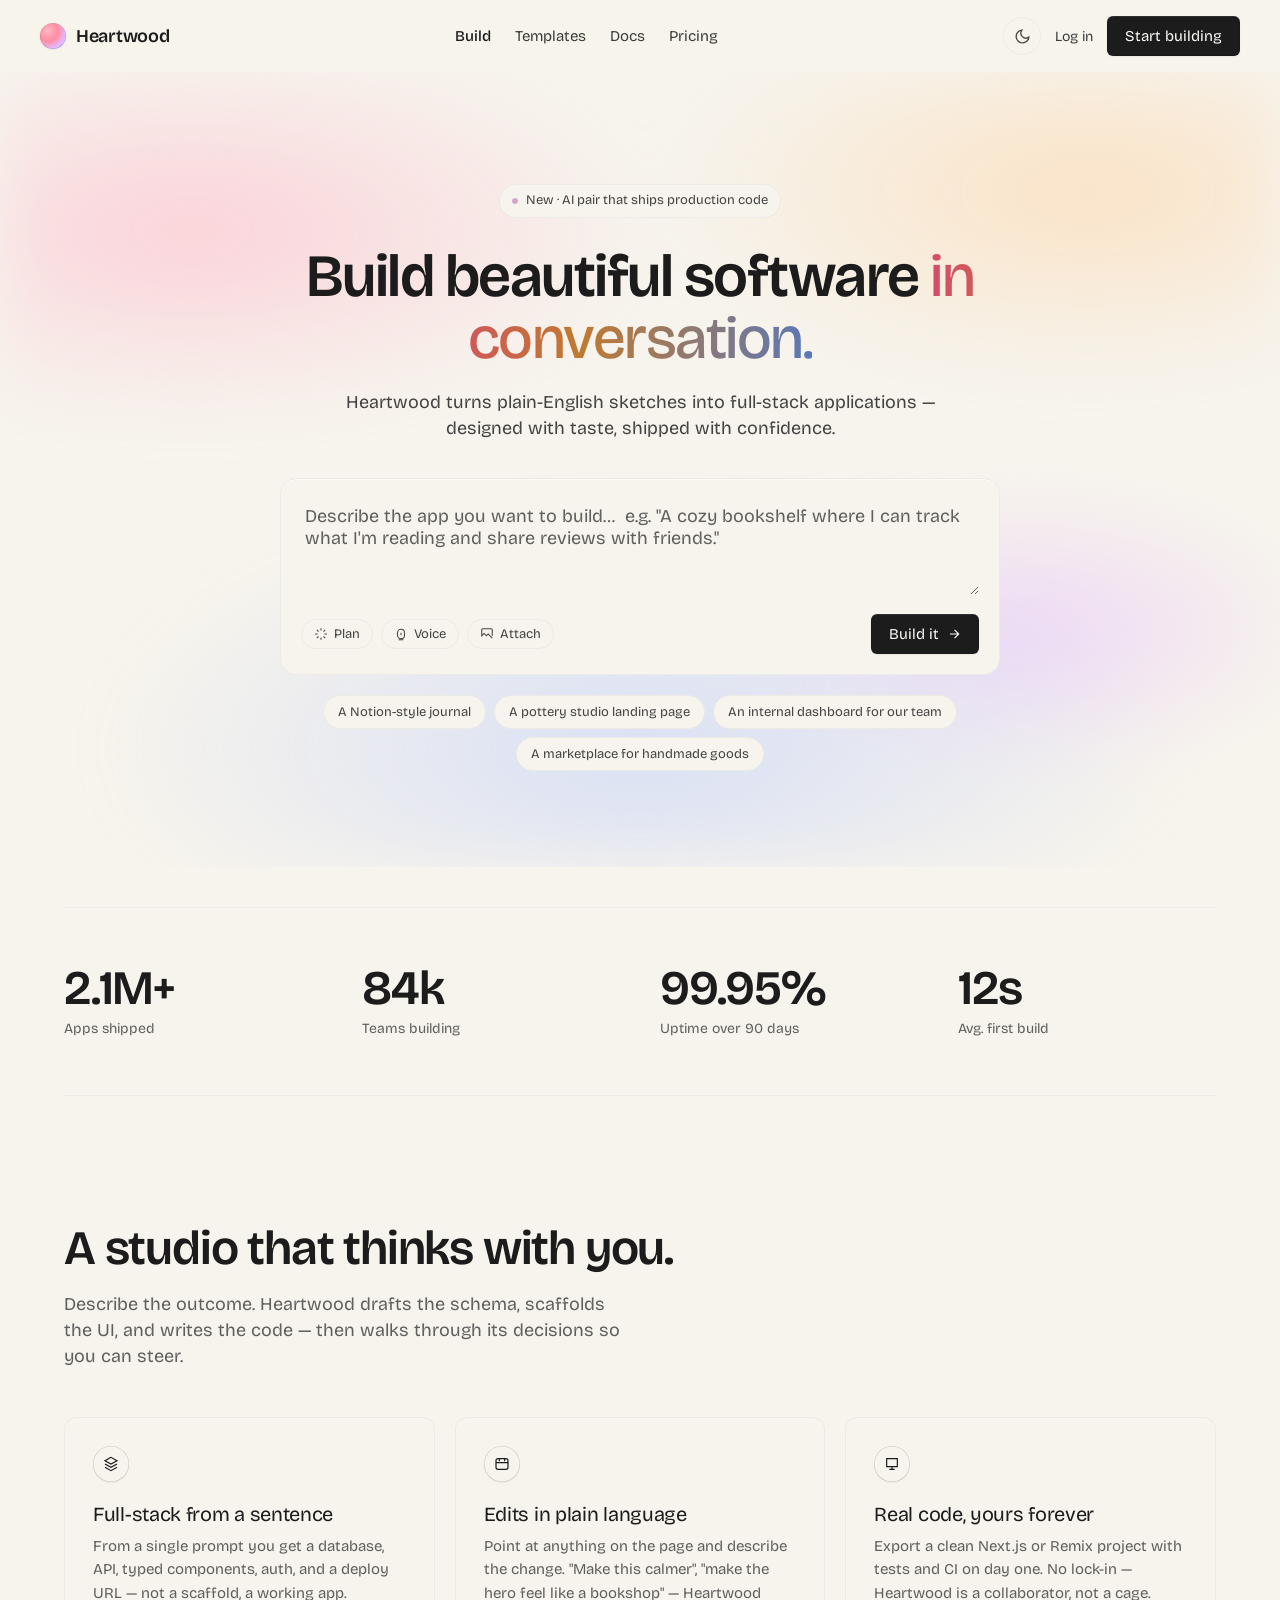
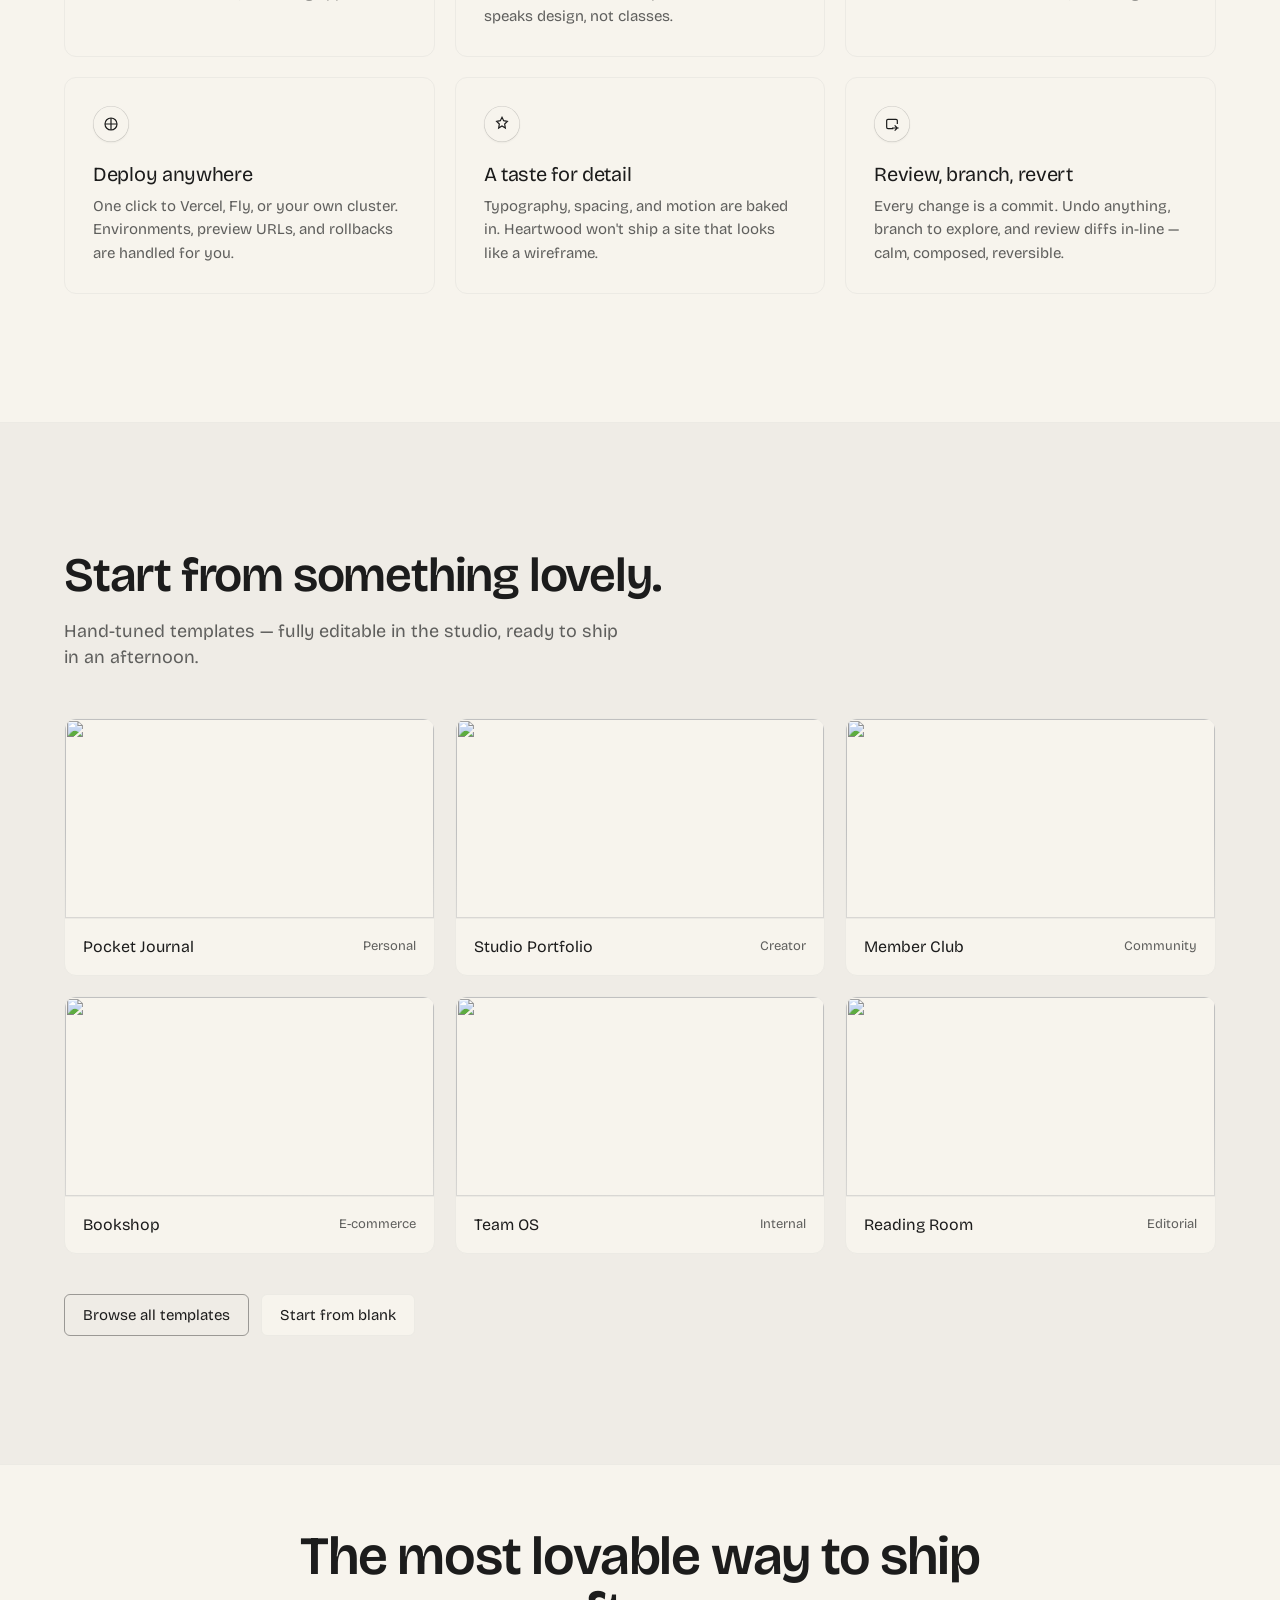
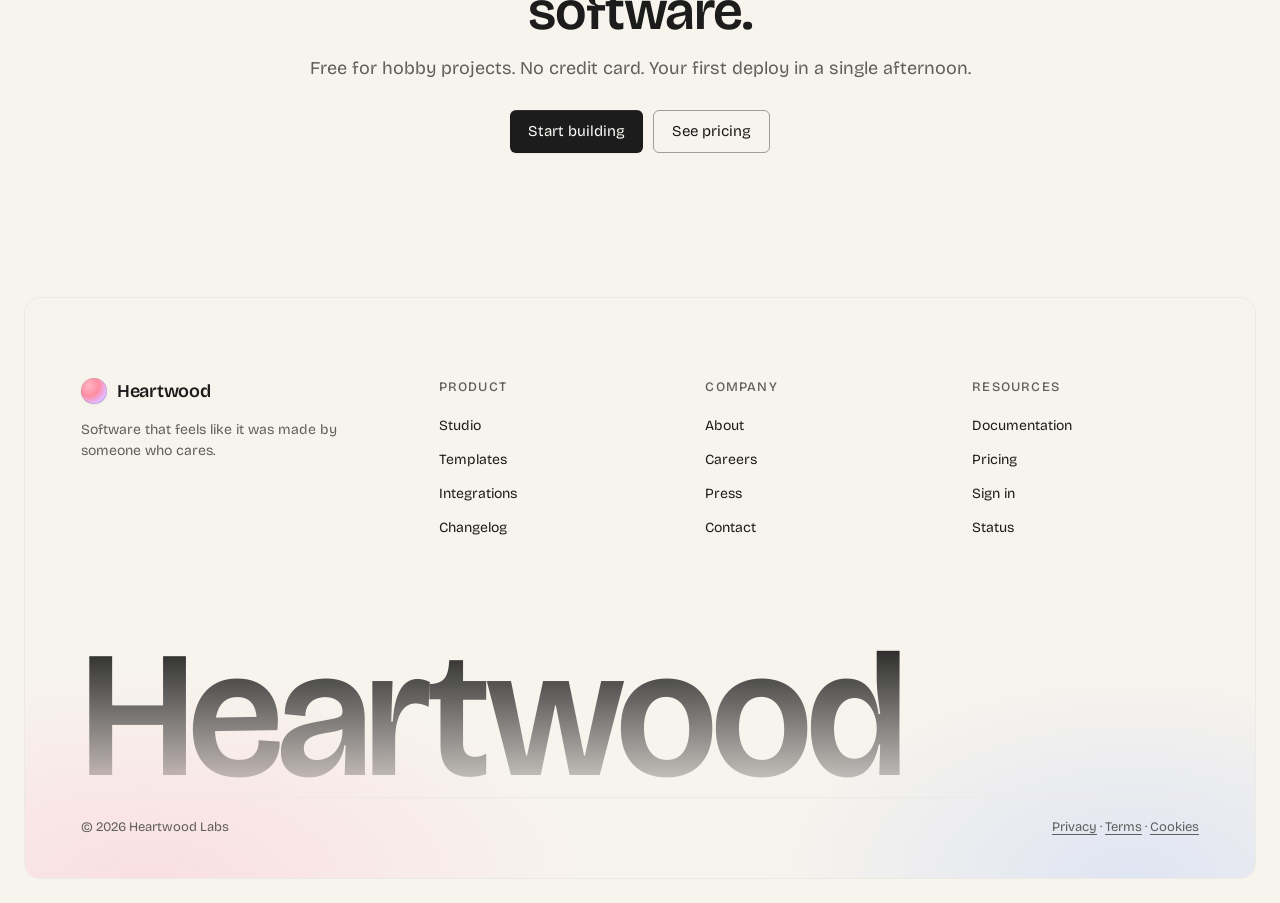
==== commit 2a14679c: "Heartwood: multi-page (docs/pricing/signin) + dark mode; add LICENSE and CI/CD" ====
--- a/heartwood/index.html
+++ b/heartwood/index.html
@@ -5,75 +5,13 @@
 <meta name="viewport" content="width=device-width,initial-scale=1" />
 <title>Heartwood — Build beautiful software in conversation</title>
 <meta name="description" content="An AI full-stack builder with warmth. Sketch an idea, refine in plain language, ship a real app." />
+<meta name="color-scheme" content="light dark">
 <link rel="preconnect" href="https://fonts.googleapis.com">
 <link rel="preconnect" href="https://fonts.gstatic.com" crossorigin>
 <link href="https://fonts.googleapis.com/css2?family=Bricolage+Grotesque:opsz,wght@12..96,400;12..96,480;12..96,500;12..96,600&display=swap" rel="stylesheet">
+<link rel="stylesheet" href="common.css" />
 <style>
-  :root {
-    --cream: #f7f4ed;
-    --cream-surface: #f7f4ed;
-    --cream-light: #eceae4;
-    --charcoal: #1c1c1c;
-    --charcoal-82: rgba(28,28,28,0.82);
-    --charcoal-40: rgba(28,28,28,0.4);
-    --charcoal-04: rgba(28,28,28,0.04);
-    --charcoal-03: rgba(28,28,28,0.03);
-    --muted: #5f5f5d;
-    --offwhite: #fcfbf8;
-    --inset-dark:
-      rgba(255,255,255,0.2) 0 0.5px 0 0 inset,
-      rgba(0,0,0,0.2) 0 0 0 0.5px inset,
-      rgba(0,0,0,0.05) 0 1px 2px 0;
-    --focus-shadow: rgba(0,0,0,0.1) 0 4px 12px;
-    --font: 'Bricolage Grotesque', ui-sans-serif, system-ui, -apple-system, sans-serif;
-  }
-  * { box-sizing: border-box; }
-  html, body { margin: 0; padding: 0; }
-  body {
-    background: var(--cream); color: var(--charcoal);
-    font-family: var(--font); font-weight: 400;
-    font-size: 16px; line-height: 1.5;
-    -webkit-font-smoothing: antialiased; -moz-osx-font-smoothing: grayscale;
-  }
-  a { color: inherit; text-decoration: underline; text-underline-offset: 3px; }
-  a:hover { text-decoration-thickness: 1.5px; }
-  button { font-family: inherit; cursor: pointer; border: 0; background: transparent; color: inherit; }
-  img { max-width: 100%; display: block; }
-
-  .container { max-width: 1200px; margin: 0 auto; padding: 0 24px; }
-
-  .nav {
-    position: sticky; top: 0; z-index: 40;
-    background: rgba(247,244,237,0.82);
-    backdrop-filter: saturate(140%) blur(12px);
-    -webkit-backdrop-filter: saturate(140%) blur(12px);
-  }
-  .nav-inner { display: flex; align-items: center; justify-content: space-between; padding: 16px 0; }
-  .brand { display: flex; align-items: center; gap: 10px; text-decoration: none; font-weight: 600; font-size: 18px; letter-spacing: -0.3px; }
-  .brand-mark {
-    width: 26px; height: 26px; border-radius: 9999px;
-    background: radial-gradient(ellipse at 30% 30%, #ffb6c6 0%, #ff8da1 40%, #e5b8ff 70%, #a5c8ff 100%);
-    box-shadow: var(--inset-dark);
-  }
-  .nav-links { display: flex; gap: 24px; align-items: center; }
-  .nav-links a { text-decoration: none; color: var(--charcoal); font-size: 15px; opacity: 0.9; }
-  .nav-links a:hover { opacity: 1; }
-  .nav-right { display: flex; gap: 10px; align-items: center; }
-
-  .btn {
-    display: inline-flex; align-items: center; gap: 8px;
-    padding: 10px 18px; border-radius: 6px;
-    font-size: 15px; line-height: 1.35;
-    transition: opacity .15s ease, box-shadow .2s ease, transform .2s ease;
-    user-select: none;
-  }
-  .btn:active { opacity: 0.8; transform: translateY(0.5px); }
-  .btn:focus-visible { outline: none; box-shadow: var(--focus-shadow); }
-  .btn-dark { background: var(--charcoal); color: var(--offwhite); box-shadow: var(--inset-dark); }
-  .btn-dark:hover { box-shadow: var(--inset-dark), 0 6px 20px rgba(0,0,0,0.12); }
-  .btn-ghost { background: transparent; color: var(--charcoal); border: 1px solid var(--charcoal-40); }
-  .btn-ghost:hover { background: var(--charcoal-04); }
-  .btn-cream { background: var(--cream-surface); color: var(--charcoal); }
+  /* Page-specific: hero wash, prompt card, stats, features, templates, count-up */
 
   .hero { position: relative; padding: 112px 0 96px; overflow: hidden; text-align: center; }
   .hero-wash {
@@ -84,7 +22,9 @@
       radial-gradient(70% 50% at 50% 85%, rgba(180,200,255,0.45), transparent 60%),
       radial-gradient(40% 30% at 80% 70%, rgba(230,190,255,0.5), transparent 60%);
     filter: blur(30px); pointer-events: none; z-index: 0;
-  }
+    transition: opacity .25s ease;
+  }
+  body.dark .hero-wash { opacity: 0.35; }
   .hero-inner { position: relative; z-index: 1; max-width: 880px; margin: 0 auto; }
 
   .eyebrow {
@@ -116,6 +56,10 @@
     background: linear-gradient(92deg, #d64b6a, #c07a30 40%, #5a78b8);
     -webkit-background-clip: text; background-clip: text; color: transparent;
   }
+  body.dark h1 em {
+    background: linear-gradient(92deg, #ff99ae, #e3a059 40%, #8fa8de);
+    -webkit-background-clip: text; background-clip: text; color: transparent;
+  }
   .hero p.lede {
     font-size: 18px; line-height: 1.45; color: var(--charcoal-82);
     max-width: 620px; margin: 0 auto 36px;
@@ -128,6 +72,7 @@
     border-radius: 16px; padding: 20px; text-align: left;
     box-shadow: 0 1px 0 rgba(255,255,255,0.6) inset;
   }
+  body.dark .prompt-card { box-shadow: 0 1px 0 rgba(255,255,255,0.04) inset; }
   .prompt-input {
     width: 100%; min-height: 96px; resize: vertical;
     background: transparent; border: 0; outline: 0;
@@ -206,158 +151,53 @@
   }
   .tpl-thumb img {
     width: 100%; height: 100%; object-fit: cover; display: block;
-    transition: transform .4s ease; filter: saturate(0.92);
-  }
+    transition: transform .4s ease, filter .4s ease;
+    filter: saturate(0.92);
+  }
+  body.dark .tpl-thumb img { filter: saturate(0.85) brightness(0.82); }
   .tpl:hover .tpl-thumb img { transform: scale(1.03); }
   .tpl-thumb::after {
     content: ""; position: absolute; inset: 0;
     background: linear-gradient(180deg, rgba(247,244,237,0) 55%, rgba(247,244,237,0.45) 100%);
     pointer-events: none;
   }
+  body.dark .tpl-thumb::after {
+    background: linear-gradient(180deg, rgba(23,19,14,0) 55%, rgba(23,19,14,0.6) 100%);
+  }
   .tpl-meta { padding: 16px 18px; display: flex; justify-content: space-between; align-items: center; }
   .tpl-meta h4 { margin: 0; font-size: 16px; font-weight: 400; }
   .tpl-cat { font-size: 13px; color: var(--muted); }
 
-  footer {
-    margin: 80px 24px 24px;
-    border-radius: 16px;
-    padding: 80px 56px 40px;
-    background:
-      radial-gradient(60% 60% at 10% 100%, rgba(255,183,201,0.35), transparent 60%),
-      radial-gradient(50% 60% at 90% 100%, rgba(180,200,255,0.35), transparent 60%),
-      var(--cream-surface);
-    border: 1px solid var(--cream-light);
-  }
-  .footer-grid { display: grid; grid-template-columns: 1.4fr 1fr 1fr 1fr; gap: 40px; padding-bottom: 40px; }
-  footer h5 { font-size: 13px; text-transform: uppercase; letter-spacing: 1.2px; color: var(--muted); margin: 0 0 16px; font-weight: 500; }
-  footer ul { list-style: none; padding: 0; margin: 0; display: flex; flex-direction: column; gap: 10px; }
-  footer li a { text-decoration: none; color: var(--charcoal); font-size: 14px; }
-  footer li a:hover { text-decoration: underline; }
-  .footer-foot {
-    border-top: 1px solid var(--cream-light); padding-top: 20px;
-    display: flex; justify-content: space-between; font-size: 13px; color: var(--muted);
-  }
-  .big-word {
-    font-size: clamp(80px, 18vw, 180px); font-weight: 600; letter-spacing: -6px;
-    line-height: 0.9; margin: 56px 0 0;
-    background: linear-gradient(180deg, var(--charcoal) 0%, rgba(28,28,28,0.15) 100%);
-    -webkit-background-clip: text; background-clip: text; color: transparent;
-  }
-
-  /* Tightened CTA section (was default 128px, now roughly half) */
   #cta { padding: 64px 0; }
 
-  /* Pricing */
-  #pricing { padding: 112px 0 96px; }
-  #pricing .section-head {
-    text-align: center; margin: 0 auto 56px; max-width: 640px;
-  }
-  #pricing .section-head h2 { margin: 0 0 12px; }
-  #pricing .section-head p { margin: 0 auto; }
-  .plans {
-    display: grid; grid-template-columns: repeat(3, 1fr);
-    gap: 20px;
-    max-width: 1100px; margin: 0 auto;
-    align-items: stretch;
-  }
-  .plan {
-    background: var(--cream-surface);
-    border: 1px solid var(--cream-light);
-    border-radius: 12px;
-    padding: 32px 28px 30px;
-    display: flex; flex-direction: column; gap: 22px;
-    position: relative;
-    transition: border-color .2s ease, transform .2s ease;
-  }
-  .plan:hover { border-color: var(--charcoal-40); }
-  .plan--featured {
-    background: var(--charcoal);
-    color: var(--offwhite);
-    border-color: var(--charcoal);
-    transform: translateY(-8px);
-    box-shadow: var(--inset-dark), 0 14px 36px rgba(0,0,0,0.10);
-  }
-  .plan--featured:hover { border-color: var(--charcoal); }
-  .plan-badge {
-    position: absolute; top: -12px; left: 50%; transform: translateX(-50%);
-    background: var(--cream-surface); color: var(--charcoal);
-    font-size: 11px; letter-spacing: 0.6px; text-transform: uppercase;
-    padding: 6px 14px; border-radius: 9999px;
-    border: 1px solid var(--cream-light);
-    white-space: nowrap;
-  }
-  .plan-head h3 {
-    font-size: 22px; font-weight: 600; letter-spacing: -0.3px;
-    margin: 0 0 6px;
-  }
-  .plan-desc {
-    margin: 0; font-size: 14px; line-height: 1.5;
-    color: var(--muted);
-  }
-  .plan--featured .plan-desc { color: rgba(252,251,248,0.68); }
-  .plan-price { display: flex; align-items: baseline; gap: 6px; }
-  .plan-price .amt {
-    font-size: 44px; font-weight: 600; letter-spacing: -1.5px; line-height: 1;
-  }
-  .plan-price .per { font-size: 14px; color: var(--muted); }
-  .plan--featured .plan-price .per { color: rgba(252,251,248,0.68); }
-  .plan-trial {
-    font-size: 12px; color: var(--muted); margin-top: -14px;
-  }
-  .plan--featured .plan-trial { color: rgba(252,251,248,0.55); }
-  .plan-features {
-    list-style: none; padding: 0; margin: 0;
-    display: flex; flex-direction: column; gap: 10px;
-    flex: 1;
-  }
-  .plan-features li {
-    position: relative; padding-left: 24px;
-    font-size: 14px; line-height: 1.5;
-  }
-  .plan-features li::before {
-    content: ""; position: absolute; left: 0; top: 4px;
-    width: 14px; height: 8px;
-    border-left: 1.5px solid var(--charcoal);
-    border-bottom: 1.5px solid var(--charcoal);
-    transform: rotate(-45deg);
-  }
-  .plan--featured .plan-features li::before { border-color: var(--offwhite); }
-  .plan .btn { justify-content: center; width: 100%; }
-  .plan--featured .btn-dark {
-    background: var(--offwhite); color: var(--charcoal);
-    box-shadow: var(--inset-dark);
-  }
-  .plan--featured .btn-dark:hover { background: #ffffff; }
-
   @media (max-width: 900px) {
-    .nav-links { display: none; }
     .features, .templates { grid-template-columns: 1fr; }
     .stats { grid-template-columns: repeat(2, 1fr); gap: 28px; }
     section { padding: 72px 0; }
     .hero { padding: 72px 0 56px; }
-    .footer-grid { grid-template-columns: 1fr 1fr; }
-    footer { padding: 48px 24px 24px; }
     #cta { padding: 48px 0; }
-    #pricing { padding: 64px 0 56px; }
-    .plans { grid-template-columns: 1fr; }
-    .plan--featured { transform: none; }
   }
 </style>
 </head>
 <body>
+<script>try { if (localStorage.getItem('heartwood-theme') === 'dark') document.body.classList.add('dark'); } catch (e) {}</script>
 
 <header class="nav">
   <div class="container nav-inner">
-    <a href="#" class="brand"><span class="brand-mark"></span><span>Heartwood</span></a>
+    <a href="index.html" class="brand"><span class="brand-mark"></span><span>Heartwood</span></a>
     <nav class="nav-links" aria-label="Primary">
-      <a href="#build">Build</a>
-      <a href="#templates">Templates</a>
-      <a href="#docs">Docs</a>
-      <a href="#pricing">Pricing</a>
+      <a href="index.html#build" class="active">Build</a>
+      <a href="index.html#templates">Templates</a>
+      <a href="docs.html">Docs</a>
+      <a href="pricing.html">Pricing</a>
     </nav>
     <div class="nav-right">
-      <a href="#login" class="btn btn-cream" style="font-size:14px;padding:8px 14px;">Log in</a>
-      <a href="#start" class="btn btn-dark">Start building</a>
+      <button class="theme-toggle" type="button" aria-label="Toggle dark mode">
+        <svg class="icon-moon" viewBox="0 0 24 24" fill="none" stroke="currentColor" stroke-width="1.8" aria-hidden="true"><path d="M21 12.8A9 9 0 1 1 11.2 3a7 7 0 0 0 9.8 9.8z"/></svg>
+        <svg class="icon-sun" viewBox="0 0 24 24" fill="none" stroke="currentColor" stroke-width="1.8" aria-hidden="true"><circle cx="12" cy="12" r="4"/><path d="M12 2v2M12 20v2M4.93 4.93l1.41 1.41M17.66 17.66l1.41 1.41M2 12h2M20 12h2M4.93 19.07l1.41-1.41M17.66 6.34l1.41-1.41"/></svg>
+      </button>
+      <a href="signin.html" class="login-link">Log in</a>
+      <a href="signin.html" class="btn btn-dark">Start building</a>
     </div>
   </div>
 </header>
@@ -374,23 +214,11 @@
         <textarea class="prompt-input" placeholder="Describe the app you want to build…  e.g. &quot;A cozy bookshelf where I can track what I'm reading and share reviews with friends.&quot;" rows="3"></textarea>
         <div class="prompt-row">
           <div class="pills">
-            <button class="pill" type="button">
-              <svg viewBox="0 0 24 24" fill="none" stroke="currentColor" stroke-width="1.8"><path d="M12 2v4M12 18v4M4.93 4.93l2.83 2.83M16.24 16.24l2.83 2.83M2 12h4M18 12h4M4.93 19.07l2.83-2.83M16.24 7.76l2.83-2.83"/></svg>
-              Plan
-            </button>
-            <button class="pill" type="button">
-              <svg viewBox="0 0 24 24" fill="none" stroke="currentColor" stroke-width="1.8"><rect x="6" y="4" width="12" height="16" rx="6"/><path d="M12 10v4M8 22h8"/></svg>
-              Voice
-            </button>
-            <button class="pill" type="button">
-              <svg viewBox="0 0 24 24" fill="none" stroke="currentColor" stroke-width="1.8"><path d="M21 15V5a2 2 0 0 0-2-2H5a2 2 0 0 0-2 2v10l4-4 4 4 3-3 7 7"/></svg>
-              Attach
-            </button>
+            <button class="pill" type="button"><svg viewBox="0 0 24 24" fill="none" stroke="currentColor" stroke-width="1.8"><path d="M12 2v4M12 18v4M4.93 4.93l2.83 2.83M16.24 16.24l2.83 2.83M2 12h4M18 12h4M4.93 19.07l2.83-2.83M16.24 7.76l2.83-2.83"/></svg>Plan</button>
+            <button class="pill" type="button"><svg viewBox="0 0 24 24" fill="none" stroke="currentColor" stroke-width="1.8"><rect x="6" y="4" width="12" height="16" rx="6"/><path d="M12 10v4M8 22h8"/></svg>Voice</button>
+            <button class="pill" type="button"><svg viewBox="0 0 24 24" fill="none" stroke="currentColor" stroke-width="1.8"><path d="M21 15V5a2 2 0 0 0-2-2H5a2 2 0 0 0-2 2v10l4-4 4 4 3-3 7 7"/></svg>Attach</button>
           </div>
-          <button class="btn btn-dark" type="button">
-            Build it
-            <svg viewBox="0 0 24 24" width="14" height="14" fill="none" stroke="currentColor" stroke-width="2"><path d="M5 12h14M13 5l7 7-7 7"/></svg>
-          </button>
+          <button class="btn btn-dark" type="button">Build it<svg viewBox="0 0 24 24" width="14" height="14" fill="none" stroke="currentColor" stroke-width="2"><path d="M5 12h14M13 5l7 7-7 7"/></svg></button>
         </div>
       </div>
 
@@ -421,36 +249,12 @@
         <p>Describe the outcome. Heartwood drafts the schema, scaffolds the UI, and writes the code — then walks through its decisions so you can steer.</p>
       </div>
       <div class="features">
-        <article class="card">
-          <div class="icon"><svg viewBox="0 0 24 24" fill="none" stroke="currentColor" stroke-width="1.8"><path d="M12 2L3 7l9 5 9-5-9-5zM3 12l9 5 9-5M3 17l9 5 9-5"/></svg></div>
-          <h3>Full-stack from a sentence</h3>
-          <p>From a single prompt you get a database, API, typed components, auth, and a deploy URL — not a scaffold, a working app.</p>
-        </article>
-        <article class="card">
-          <div class="icon"><svg viewBox="0 0 24 24" fill="none" stroke="currentColor" stroke-width="1.8"><rect x="3" y="4" width="18" height="16" rx="3"/><path d="M3 10h18M8 4v4M16 4v4"/></svg></div>
-          <h3>Edits in plain language</h3>
-          <p>Point at anything on the page and describe the change. "Make this calmer", "make the hero feel like a bookshop" — Heartwood speaks design, not classes.</p>
-        </article>
-        <article class="card">
-          <div class="icon"><svg viewBox="0 0 24 24" fill="none" stroke="currentColor" stroke-width="1.8"><path d="M4 4h16v12H4zM8 20h8M12 16v4"/></svg></div>
-          <h3>Real code, yours forever</h3>
-          <p>Export a clean Next.js or Remix project with tests and CI on day one. No lock-in — Heartwood is a collaborator, not a cage.</p>
-        </article>
-        <article class="card">
-          <div class="icon"><svg viewBox="0 0 24 24" fill="none" stroke="currentColor" stroke-width="1.8"><circle cx="12" cy="12" r="9"/><path d="M12 3v18M3 12h18"/></svg></div>
-          <h3>Deploy anywhere</h3>
-          <p>One click to Vercel, Fly, or your own cluster. Environments, preview URLs, and rollbacks are handled for you.</p>
-        </article>
-        <article class="card">
-          <div class="icon"><svg viewBox="0 0 24 24" fill="none" stroke="currentColor" stroke-width="1.8"><path d="M12 2l2.5 5L20 8l-4 4 1 6-5-3-5 3 1-6-4-4 5.5-1z"/></svg></div>
-          <h3>A taste for detail</h3>
-          <p>Typography, spacing, and motion are baked in. Heartwood won't ship a site that looks like a wireframe.</p>
-        </article>
-        <article class="card">
-          <div class="icon"><svg viewBox="0 0 24 24" fill="none" stroke="currentColor" stroke-width="1.8"><path d="M20 12V7a2 2 0 0 0-2-2H6a2 2 0 0 0-2 2v10a2 2 0 0 0 2 2h8"/><path d="M16 22l4-4-4-4M22 18H12"/></svg></div>
-          <h3>Review, branch, revert</h3>
-          <p>Every change is a commit. Undo anything, branch to explore, and review diffs in-line — calm, composed, reversible.</p>
-        </article>
+        <article class="card"><div class="icon"><svg viewBox="0 0 24 24" fill="none" stroke="currentColor" stroke-width="1.8"><path d="M12 2L3 7l9 5 9-5-9-5zM3 12l9 5 9-5M3 17l9 5 9-5"/></svg></div><h3>Full-stack from a sentence</h3><p>From a single prompt you get a database, API, typed components, auth, and a deploy URL — not a scaffold, a working app.</p></article>
+        <article class="card"><div class="icon"><svg viewBox="0 0 24 24" fill="none" stroke="currentColor" stroke-width="1.8"><rect x="3" y="4" width="18" height="16" rx="3"/><path d="M3 10h18M8 4v4M16 4v4"/></svg></div><h3>Edits in plain language</h3><p>Point at anything on the page and describe the change. "Make this calmer", "make the hero feel like a bookshop" — Heartwood speaks design, not classes.</p></article>
+        <article class="card"><div class="icon"><svg viewBox="0 0 24 24" fill="none" stroke="currentColor" stroke-width="1.8"><path d="M4 4h16v12H4zM8 20h8M12 16v4"/></svg></div><h3>Real code, yours forever</h3><p>Export a clean Next.js or Remix project with tests and CI on day one. No lock-in — Heartwood is a collaborator, not a cage.</p></article>
+        <article class="card"><div class="icon"><svg viewBox="0 0 24 24" fill="none" stroke="currentColor" stroke-width="1.8"><circle cx="12" cy="12" r="9"/><path d="M12 3v18M3 12h18"/></svg></div><h3>Deploy anywhere</h3><p>One click to Vercel, Fly, or your own cluster. Environments, preview URLs, and rollbacks are handled for you.</p></article>
+        <article class="card"><div class="icon"><svg viewBox="0 0 24 24" fill="none" stroke="currentColor" stroke-width="1.8"><path d="M12 2l2.5 5L20 8l-4 4 1 6-5-3-5 3 1-6-4-4 5.5-1z"/></svg></div><h3>A taste for detail</h3><p>Typography, spacing, and motion are baked in. Heartwood won't ship a site that looks like a wireframe.</p></article>
+        <article class="card"><div class="icon"><svg viewBox="0 0 24 24" fill="none" stroke="currentColor" stroke-width="1.8"><path d="M20 12V7a2 2 0 0 0-2-2H6a2 2 0 0 0-2 2v10a2 2 0 0 0 2 2h8"/><path d="M16 22l4-4-4-4M22 18H12"/></svg></div><h3>Review, branch, revert</h3><p>Every change is a commit. Undo anything, branch to explore, and review diffs in-line — calm, composed, reversible.</p></article>
       </div>
     </div>
   </section>
@@ -462,93 +266,16 @@
         <p>Hand-tuned templates — fully editable in the studio, ready to ship in an afternoon.</p>
       </div>
       <div class="templates">
-        <article class="tpl">
-          <div class="tpl-thumb"><img loading="lazy" alt="" src="https://images.unsplash.com/photo-1517842645767-c639042777db?auto=format&fit=crop&w=1200&q=80" /></div>
-          <div class="tpl-meta"><h4>Pocket Journal</h4><span class="tpl-cat">Personal</span></div>
-        </article>
-        <article class="tpl">
-          <div class="tpl-thumb"><img loading="lazy" alt="" src="https://images.unsplash.com/photo-1513519245088-0e12902e5a38?auto=format&fit=crop&w=1200&q=80" /></div>
-          <div class="tpl-meta"><h4>Studio Portfolio</h4><span class="tpl-cat">Creator</span></div>
-        </article>
-        <article class="tpl">
-          <div class="tpl-thumb"><img loading="lazy" alt="" src="https://images.unsplash.com/photo-1529156069898-49953e39b3ac?auto=format&fit=crop&w=1200&q=80" /></div>
-          <div class="tpl-meta"><h4>Member Club</h4><span class="tpl-cat">Community</span></div>
-        </article>
-        <article class="tpl">
-          <div class="tpl-thumb"><img loading="lazy" alt="" src="https://images.unsplash.com/photo-1512820790803-83ca734da794?auto=format&fit=crop&w=1200&q=80" /></div>
-          <div class="tpl-meta"><h4>Bookshop</h4><span class="tpl-cat">E-commerce</span></div>
-        </article>
-        <article class="tpl">
-          <div class="tpl-thumb"><img loading="lazy" alt="" src="https://images.unsplash.com/photo-1497366216548-37526070297c?auto=format&fit=crop&w=1200&q=80" /></div>
-          <div class="tpl-meta"><h4>Team OS</h4><span class="tpl-cat">Internal</span></div>
-        </article>
-        <article class="tpl">
-          <div class="tpl-thumb"><img loading="lazy" alt="" src="https://images.unsplash.com/photo-1507842217343-583bb7270b66?auto=format&fit=crop&w=1200&q=80" /></div>
-          <div class="tpl-meta"><h4>Reading Room</h4><span class="tpl-cat">Editorial</span></div>
-        </article>
+        <article class="tpl"><div class="tpl-thumb"><img loading="lazy" alt="" src="https://images.unsplash.com/photo-1517842645767-c639042777db?auto=format&fit=crop&w=1200&q=80" /></div><div class="tpl-meta"><h4>Pocket Journal</h4><span class="tpl-cat">Personal</span></div></article>
+        <article class="tpl"><div class="tpl-thumb"><img loading="lazy" alt="" src="https://images.unsplash.com/photo-1513519245088-0e12902e5a38?auto=format&fit=crop&w=1200&q=80" /></div><div class="tpl-meta"><h4>Studio Portfolio</h4><span class="tpl-cat">Creator</span></div></article>
+        <article class="tpl"><div class="tpl-thumb"><img loading="lazy" alt="" src="https://images.unsplash.com/photo-1529156069898-49953e39b3ac?auto=format&fit=crop&w=1200&q=80" /></div><div class="tpl-meta"><h4>Member Club</h4><span class="tpl-cat">Community</span></div></article>
+        <article class="tpl"><div class="tpl-thumb"><img loading="lazy" alt="" src="https://images.unsplash.com/photo-1512820790803-83ca734da794?auto=format&fit=crop&w=1200&q=80" /></div><div class="tpl-meta"><h4>Bookshop</h4><span class="tpl-cat">E-commerce</span></div></article>
+        <article class="tpl"><div class="tpl-thumb"><img loading="lazy" alt="" src="https://images.unsplash.com/photo-1497366216548-37526070297c?auto=format&fit=crop&w=1200&q=80" /></div><div class="tpl-meta"><h4>Team OS</h4><span class="tpl-cat">Internal</span></div></article>
+        <article class="tpl"><div class="tpl-thumb"><img loading="lazy" alt="" src="https://images.unsplash.com/photo-1507842217343-583bb7270b66?auto=format&fit=crop&w=1200&q=80" /></div><div class="tpl-meta"><h4>Reading Room</h4><span class="tpl-cat">Editorial</span></div></article>
       </div>
       <div style="margin-top:40px;display:flex;gap:12px;">
         <a href="#all" class="btn btn-ghost">Browse all templates</a>
         <a href="#blank" class="btn btn-cream">Start from blank</a>
-      </div>
-    </div>
-  </section>
-
-  <section id="pricing" style="background: var(--charcoal-03); border-top: 1px solid var(--cream-light); border-bottom: 1px solid var(--cream-light);">
-    <div class="container">
-      <div class="section-head">
-        <h2>Priced for the long run.</h2>
-        <p>Start free. Upgrade when your app starts paying for itself.</p>
-      </div>
-      <div class="plans">
-        <article class="plan">
-          <div class="plan-head">
-            <h3>Free</h3>
-            <p class="plan-desc">For hobby projects and weekend tinkering.</p>
-          </div>
-          <div class="plan-price"><span class="amt">$0</span><span class="per">/month</span></div>
-          <ul class="plan-features">
-            <li>1 app</li>
-            <li>Heartwood subdomain</li>
-            <li>Community support</li>
-            <li>Export full source any time</li>
-          </ul>
-          <a href="#signup" class="btn btn-ghost">Start free</a>
-        </article>
-
-        <article class="plan plan--featured">
-          <div class="plan-badge">Most popular</div>
-          <div class="plan-head">
-            <h3>Pro</h3>
-            <p class="plan-desc">For builders shipping real products.</p>
-          </div>
-          <div class="plan-price"><span class="amt">$29</span><span class="per">/month</span></div>
-          <div class="plan-trial">7-day free trial · no credit card</div>
-          <ul class="plan-features">
-            <li>Unlimited apps</li>
-            <li>Custom domains</li>
-            <li>Priority support</li>
-            <li>Advanced integrations</li>
-            <li>Team collaboration</li>
-          </ul>
-          <a href="#start-trial" class="btn btn-dark">Start 7-day free trial</a>
-        </article>
-
-        <article class="plan">
-          <div class="plan-head">
-            <h3>Enterprise</h3>
-            <p class="plan-desc">For teams that need SLA, SSO, and a direct line.</p>
-          </div>
-          <div class="plan-price"><span class="amt">$299</span><span class="per">/month</span></div>
-          <ul class="plan-features">
-            <li>Everything in Pro</li>
-            <li>Dedicated support engineer</li>
-            <li>99.99% uptime SLA</li>
-            <li>SSO / SAML</li>
-            <li>Custom integrations</li>
-          </ul>
-          <a href="#contact" class="btn btn-ghost">Contact us</a>
-        </article>
       </div>
     </div>
   </section>
@@ -558,8 +285,8 @@
       <h2 style="font-size: clamp(36px, 5vw, 54px);">The most lovable way to ship software.</h2>
       <p style="font-size:18px;color:var(--muted);margin: 8px auto 28px;">Free for hobby projects. No credit card. Your first deploy in a single afternoon.</p>
       <div style="display:flex;gap:10px;justify-content:center;flex-wrap:wrap;">
-        <a href="#start" class="btn btn-dark">Start building</a>
-        <a href="#tour" class="btn btn-ghost">Watch a 90-second tour</a>
+        <a href="signin.html" class="btn btn-dark">Start building</a>
+        <a href="pricing.html" class="btn btn-ghost">See pricing</a>
       </div>
     </div>
   </section>
@@ -568,12 +295,12 @@
 <footer>
   <div class="footer-grid">
     <div>
-      <a href="#" class="brand"><span class="brand-mark"></span><span>Heartwood</span></a>
+      <a href="index.html" class="brand"><span class="brand-mark"></span><span>Heartwood</span></a>
       <p style="color:var(--muted);margin:14px 0 0;max-width:320px;font-size:14px;">Software that feels like it was made by someone who cares.</p>
     </div>
     <div>
       <h5>Product</h5>
-      <ul><li><a href="#">Studio</a></li><li><a href="#">Templates</a></li><li><a href="#">Integrations</a></li><li><a href="#">Changelog</a></li></ul>
+      <ul><li><a href="index.html#build">Studio</a></li><li><a href="index.html#templates">Templates</a></li><li><a href="#">Integrations</a></li><li><a href="#">Changelog</a></li></ul>
     </div>
     <div>
       <h5>Company</h5>
@@ -581,7 +308,7 @@
     </div>
     <div>
       <h5>Resources</h5>
-      <ul><li><a href="#">Documentation</a></li><li><a href="#">Community</a></li><li><a href="#">Guides</a></li><li><a href="#">Status</a></li></ul>
+      <ul><li><a href="docs.html">Documentation</a></li><li><a href="pricing.html">Pricing</a></li><li><a href="signin.html">Sign in</a></li><li><a href="#">Status</a></li></ul>
     </div>
   </div>
   <div class="big-word" aria-hidden="true">Heartwood</div>
@@ -592,51 +319,40 @@
 </footer>
 
 <script>
-  // Count-up animation on scroll for stats
   (function () {
     const nums = document.querySelectorAll('.stat-n[data-count-to]');
     if (!nums.length) return;
-
     function format(el, value) {
       const decimals = parseInt(el.dataset.decimals || '0', 10);
       const suffix = el.dataset.suffix || '';
       return value.toFixed(decimals) + suffix;
     }
-
-    // Seed each number at 0 so count-up is visible even on first paint
     nums.forEach(n => { n.textContent = format(n, 0); });
-
     function animate(el) {
       const target = parseFloat(el.dataset.countTo);
-      const duration = 1400; // ms — ~5-7x the human read-speed of the number
+      const duration = 1400;
       const start = performance.now();
       function tick(now) {
         const p = Math.min(1, (now - start) / duration);
-        const eased = 1 - Math.pow(1 - p, 3); // easeOutCubic
+        const eased = 1 - Math.pow(1 - p, 3);
         el.textContent = format(el, target * eased);
         if (p < 1) requestAnimationFrame(tick);
       }
       requestAnimationFrame(tick);
     }
-
     if (!('IntersectionObserver' in window)) {
-      // Fallback: no IO — just snap to final values
       nums.forEach(n => { n.textContent = format(n, parseFloat(n.dataset.countTo)); });
       return;
     }
-
     const io = new IntersectionObserver((entries) => {
       entries.forEach(entry => {
-        if (entry.isIntersecting) {
-          animate(entry.target);
-          io.unobserve(entry.target);
-        }
+        if (entry.isIntersecting) { animate(entry.target); io.unobserve(entry.target); }
       });
     }, { threshold: 0.4 });
-
     nums.forEach(n => io.observe(n));
   })();
 </script>
+<script src="theme.js" defer></script>
 
 </body>
 </html>
--- a/heartwood/common.css
+++ b/heartwood/common.css
@@ -0,0 +1,254 @@
+/* Heartwood — shared stylesheet across index, docs, pricing, signin.
+   Warm humanist palette per DESIGN.md. Dark mode keeps the warmth:
+   near-black with a slight brown tone, off-white with a cream tint. */
+
+:root {
+  /* Light (default) — cream parchment */
+  --cream: #f7f4ed;
+  --cream-surface: #f7f4ed;
+  --cream-elev: #f0ece1;
+  --cream-light: #eceae4;
+  --charcoal: #1c1c1c;
+  --charcoal-82: rgba(28,28,28,0.82);
+  --charcoal-40: rgba(28,28,28,0.4);
+  --charcoal-12: rgba(28,28,28,0.12);
+  --charcoal-04: rgba(28,28,28,0.04);
+  --charcoal-03: rgba(28,28,28,0.03);
+  --muted: #5f5f5d;
+  --offwhite: #fcfbf8;
+  --nav-bg: rgba(247,244,237,0.82);
+  --code-bg: #f0ece1;
+  --code-text: #1c1c1c;
+
+  --inset-dark:
+    rgba(255,255,255,0.2) 0 0.5px 0 0 inset,
+    rgba(0,0,0,0.2) 0 0 0 0.5px inset,
+    rgba(0,0,0,0.05) 0 1px 2px 0;
+  --focus-shadow: rgba(0,0,0,0.1) 0 4px 12px;
+  --font: 'Bricolage Grotesque', ui-sans-serif, system-ui, -apple-system, sans-serif;
+  --mono: ui-monospace, SFMono-Regular, Menlo, Monaco, Consolas, 'Liberation Mono', 'Courier New', monospace;
+}
+
+body.dark {
+  /* Dark — warm near-black, preserves humanist feel. Not pure black. */
+  --cream: #17130e;          /* page bg, warm near-black */
+  --cream-surface: #1e1a14;  /* elevated surface */
+  --cream-elev: #241f18;     /* deeper elevation */
+  --cream-light: #2d271e;    /* borders */
+  --charcoal: #f3ecd8;       /* primary text — warm off-white */
+  --charcoal-82: rgba(243,236,216,0.82);
+  --charcoal-40: rgba(243,236,216,0.4);
+  --charcoal-12: rgba(243,236,216,0.12);
+  --charcoal-04: rgba(243,236,216,0.06);
+  --charcoal-03: rgba(243,236,216,0.04);
+  --muted: #9c9280;
+  --offwhite: #1e1a14;       /* used as btn-dark text color → flips to dark so light buttons read clean */
+  --nav-bg: rgba(23,19,14,0.82);
+  --code-bg: #241f18;
+  --code-text: #f3ecd8;
+
+  --inset-dark:
+    rgba(255,255,255,0.08) 0 0.5px 0 0 inset,
+    rgba(0,0,0,0.4) 0 0 0 0.5px inset,
+    rgba(0,0,0,0.3) 0 1px 2px 0;
+  --focus-shadow: rgba(255,255,255,0.15) 0 4px 12px;
+}
+
+* { box-sizing: border-box; }
+html, body { margin: 0; padding: 0; }
+body {
+  background: var(--cream);
+  color: var(--charcoal);
+  font-family: var(--font);
+  font-weight: 400;
+  font-size: 16px;
+  line-height: 1.5;
+  -webkit-font-smoothing: antialiased;
+  -moz-osx-font-smoothing: grayscale;
+  transition: background-color .25s ease, color .25s ease;
+}
+a { color: inherit; text-decoration: underline; text-underline-offset: 3px; }
+a:hover { text-decoration-thickness: 1.5px; }
+button { font-family: inherit; cursor: pointer; border: 0; background: transparent; color: inherit; }
+input, textarea, select { font-family: inherit; color: var(--charcoal); }
+img { max-width: 100%; display: block; }
+::selection { background: var(--charcoal); color: var(--cream); }
+
+.container { max-width: 1200px; margin: 0 auto; padding: 0 24px; }
+
+/* ================= Nav ================= */
+.nav {
+  position: sticky; top: 0; z-index: 40;
+  background: var(--nav-bg);
+  backdrop-filter: saturate(140%) blur(12px);
+  -webkit-backdrop-filter: saturate(140%) blur(12px);
+  transition: background-color .25s ease;
+}
+.nav-inner {
+  display: flex; align-items: center; justify-content: space-between;
+  padding: 16px 0;
+}
+.brand {
+  display: flex; align-items: center; gap: 10px;
+  text-decoration: none; font-weight: 600; font-size: 18px; letter-spacing: -0.3px;
+  color: var(--charcoal);
+}
+.brand:hover { text-decoration: none; }
+.brand-mark {
+  width: 26px; height: 26px; border-radius: 9999px;
+  background: radial-gradient(ellipse at 30% 30%, #ffb6c6 0%, #ff8da1 40%, #e5b8ff 70%, #a5c8ff 100%);
+  box-shadow: var(--inset-dark);
+}
+.nav-links { display: flex; gap: 24px; align-items: center; }
+.nav-links a {
+  text-decoration: none; color: var(--charcoal); font-size: 15px; opacity: 0.85;
+  transition: opacity .15s ease;
+}
+.nav-links a:hover { opacity: 1; text-decoration: none; }
+.nav-links a.active { opacity: 1; font-weight: 500; }
+.nav-right { display: flex; gap: 10px; align-items: center; }
+.nav-right .login-link {
+  font-size: 14px; color: var(--charcoal); opacity: 0.85;
+  padding: 8px 4px; text-decoration: none;
+}
+.nav-right .login-link:hover { opacity: 1; text-decoration: none; }
+
+/* Theme toggle — pill button with sun/moon swap */
+.theme-toggle {
+  width: 38px; height: 38px;
+  display: inline-flex; align-items: center; justify-content: center;
+  background: transparent;
+  border: 1px solid var(--cream-light);
+  border-radius: 9999px;
+  color: var(--charcoal-82);
+  cursor: pointer;
+  transition: background .15s ease, color .15s ease, border-color .15s ease;
+  padding: 0;
+}
+.theme-toggle:hover { background: var(--charcoal-04); color: var(--charcoal); border-color: var(--charcoal-40); }
+.theme-toggle svg { width: 17px; height: 17px; }
+.theme-toggle .icon-sun { display: none; }
+.theme-toggle .icon-moon { display: block; }
+body.dark .theme-toggle .icon-sun { display: block; }
+body.dark .theme-toggle .icon-moon { display: none; }
+
+/* ================= Buttons ================= */
+.btn {
+  display: inline-flex; align-items: center; gap: 8px;
+  padding: 10px 18px;
+  border-radius: 6px;
+  font-size: 15px; line-height: 1.35;
+  transition: opacity .15s ease, box-shadow .2s ease, transform .2s ease, background .15s ease, color .15s ease;
+  user-select: none;
+  text-decoration: none;
+  border: 0;
+}
+.btn:hover { text-decoration: none; }
+.btn:active { opacity: 0.8; transform: translateY(0.5px); }
+.btn:focus-visible { outline: none; box-shadow: var(--focus-shadow); }
+.btn-dark {
+  background: var(--charcoal); color: var(--offwhite);
+  box-shadow: var(--inset-dark);
+}
+.btn-dark:hover { box-shadow: var(--inset-dark), 0 6px 20px rgba(0,0,0,0.12); }
+.btn-ghost {
+  background: transparent; color: var(--charcoal);
+  border: 1px solid var(--charcoal-40);
+}
+.btn-ghost:hover { background: var(--charcoal-04); }
+.btn-cream { background: var(--cream-surface); color: var(--charcoal); border: 1px solid var(--cream-light); }
+.btn-cream:hover { background: var(--cream-elev); }
+
+/* ================= Typography (shared scale) ================= */
+.h-display {
+  font-size: clamp(40px, 6vw, 60px);
+  font-weight: 600; letter-spacing: -1.5px; line-height: 1.03;
+  margin: 0 0 20px;
+}
+.h2 {
+  font-size: clamp(34px, 4vw, 48px); font-weight: 600;
+  letter-spacing: -1.2px; line-height: 1.02;
+  margin: 0 0 16px;
+}
+.h3 { font-size: 20px; font-weight: 400; letter-spacing: -0.3px; line-height: 1.25; margin: 0 0 8px; }
+
+/* ================= Page header (for non-hero pages) ================= */
+.page-head {
+  padding: 64px 0 24px;
+  border-bottom: 1px solid var(--cream-light);
+  background: var(--cream);
+  transition: background-color .25s ease, border-color .25s ease;
+}
+.breadcrumb {
+  display: flex; align-items: center; gap: 10px;
+  font-size: 13px; color: var(--muted);
+  margin-bottom: 16px;
+}
+.breadcrumb a { color: var(--muted); text-decoration: none; }
+.breadcrumb a:hover { color: var(--charcoal); text-decoration: underline; }
+.breadcrumb .sep { color: var(--charcoal-40); }
+.breadcrumb .current { color: var(--charcoal); }
+.page-title {
+  font-size: clamp(34px, 4.5vw, 48px);
+  font-weight: 600; line-height: 1.04;
+  letter-spacing: -1.2px;
+  margin: 0 0 10px;
+  color: var(--charcoal);
+}
+.page-tagline {
+  font-size: 18px; color: var(--muted);
+  margin: 0;
+  max-width: 640px;
+  line-height: 1.5;
+}
+
+/* ================= Footer ================= */
+footer {
+  margin: 80px 24px 24px;
+  border-radius: 16px;
+  padding: 80px 56px 40px;
+  background:
+    radial-gradient(60% 60% at 10% 100%, rgba(255,183,201,0.35), transparent 60%),
+    radial-gradient(50% 60% at 90% 100%, rgba(180,200,255,0.35), transparent 60%),
+    var(--cream-surface);
+  border: 1px solid var(--cream-light);
+  transition: background-color .25s ease, border-color .25s ease;
+}
+body.dark footer {
+  background:
+    radial-gradient(60% 60% at 10% 100%, rgba(255,183,201,0.12), transparent 60%),
+    radial-gradient(50% 60% at 90% 100%, rgba(180,200,255,0.12), transparent 60%),
+    var(--cream-surface);
+}
+.footer-grid {
+  display: grid; grid-template-columns: 1.4fr 1fr 1fr 1fr;
+  gap: 40px; padding-bottom: 40px;
+}
+footer h5 {
+  font-size: 13px; text-transform: uppercase; letter-spacing: 1.2px;
+  color: var(--muted); margin: 0 0 16px; font-weight: 500;
+}
+footer ul { list-style: none; padding: 0; margin: 0; display: flex; flex-direction: column; gap: 10px; }
+footer li a { text-decoration: none; color: var(--charcoal); font-size: 14px; }
+footer li a:hover { text-decoration: underline; }
+.footer-foot {
+  border-top: 1px solid var(--cream-light); padding-top: 20px;
+  display: flex; justify-content: space-between; font-size: 13px; color: var(--muted);
+  flex-wrap: wrap; gap: 12px;
+}
+.big-word {
+  font-size: clamp(80px, 18vw, 180px); font-weight: 600; letter-spacing: -6px;
+  line-height: 0.9; margin: 56px 0 0;
+  background: linear-gradient(180deg, var(--charcoal) 0%, rgba(28,28,28,0.15) 100%);
+  -webkit-background-clip: text; background-clip: text; color: transparent;
+}
+body.dark .big-word {
+  background: linear-gradient(180deg, var(--charcoal) 0%, rgba(243,236,216,0.15) 100%);
+  -webkit-background-clip: text; background-clip: text; color: transparent;
+}
+
+@media (max-width: 900px) {
+  .nav-links { display: none; }
+  .footer-grid { grid-template-columns: 1fr 1fr; gap: 28px; }
+  footer { padding: 48px 24px 24px; margin: 56px 16px 16px; }
+}
